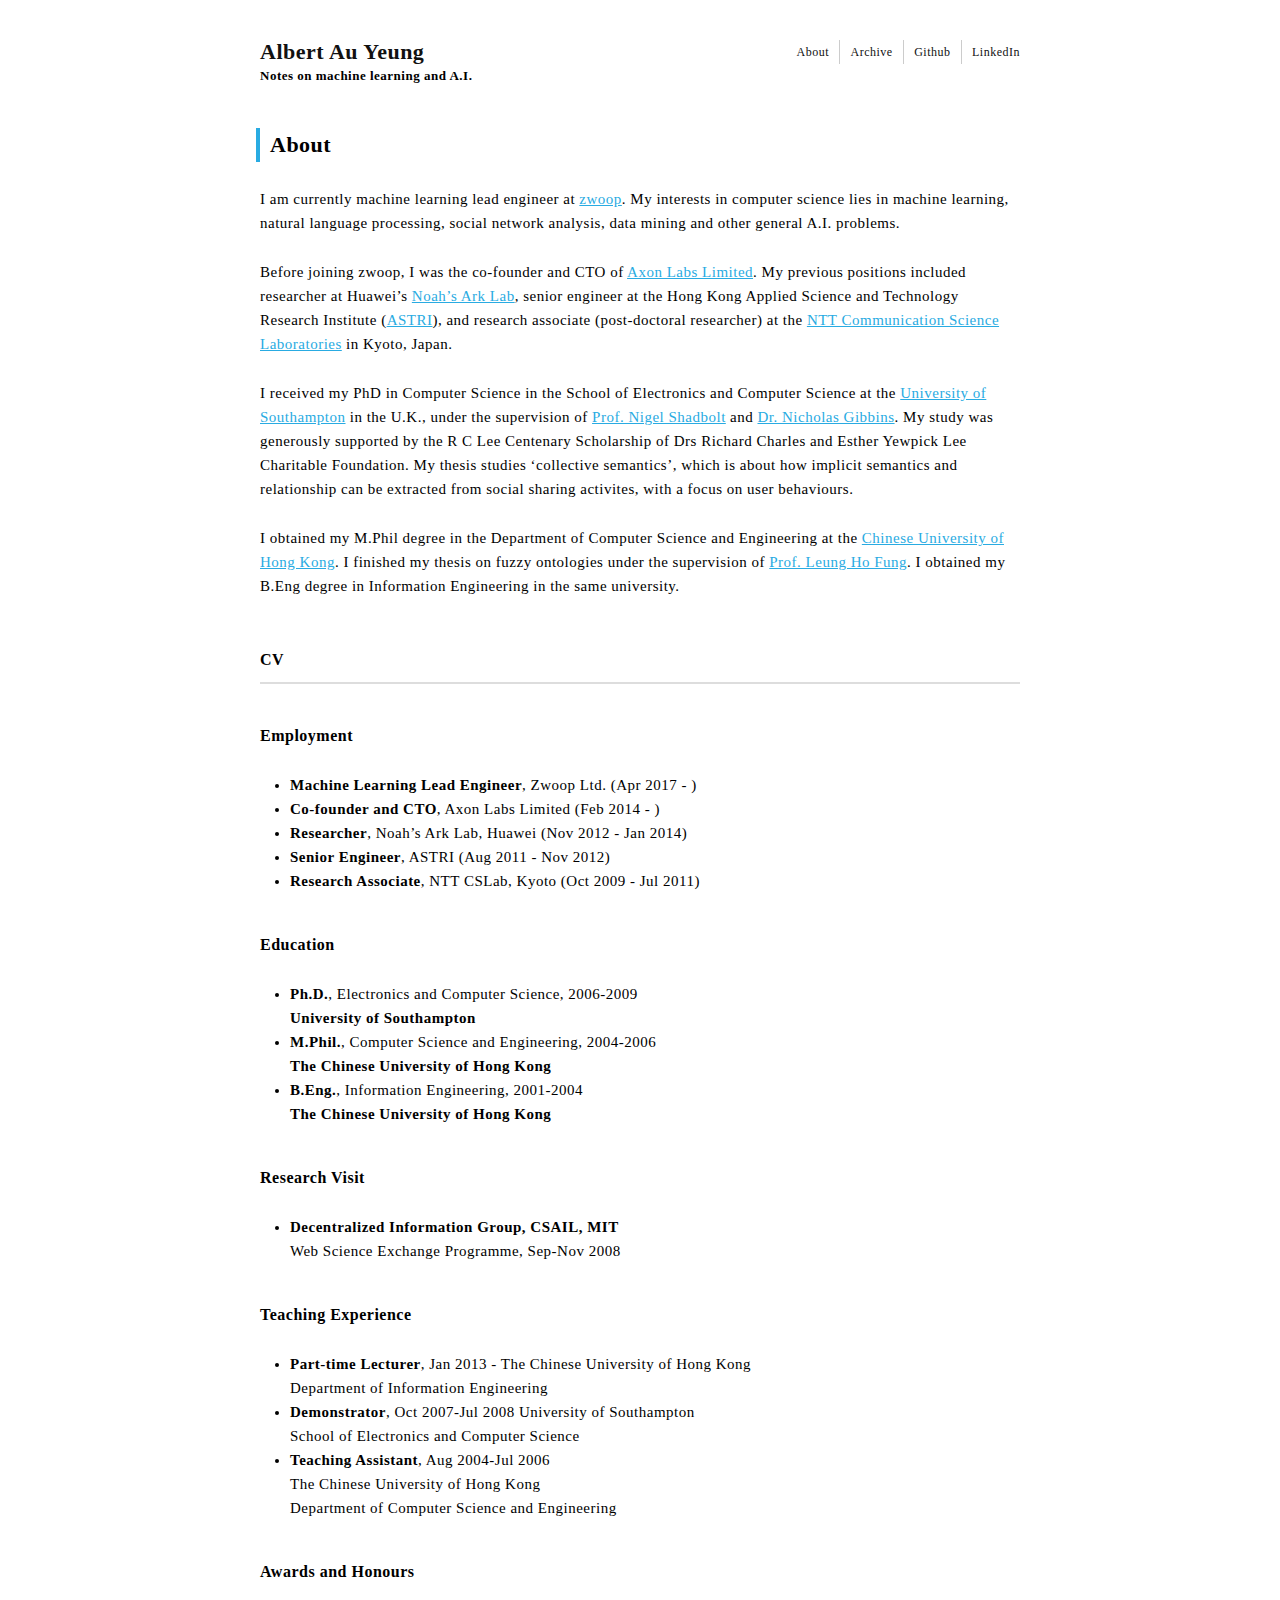
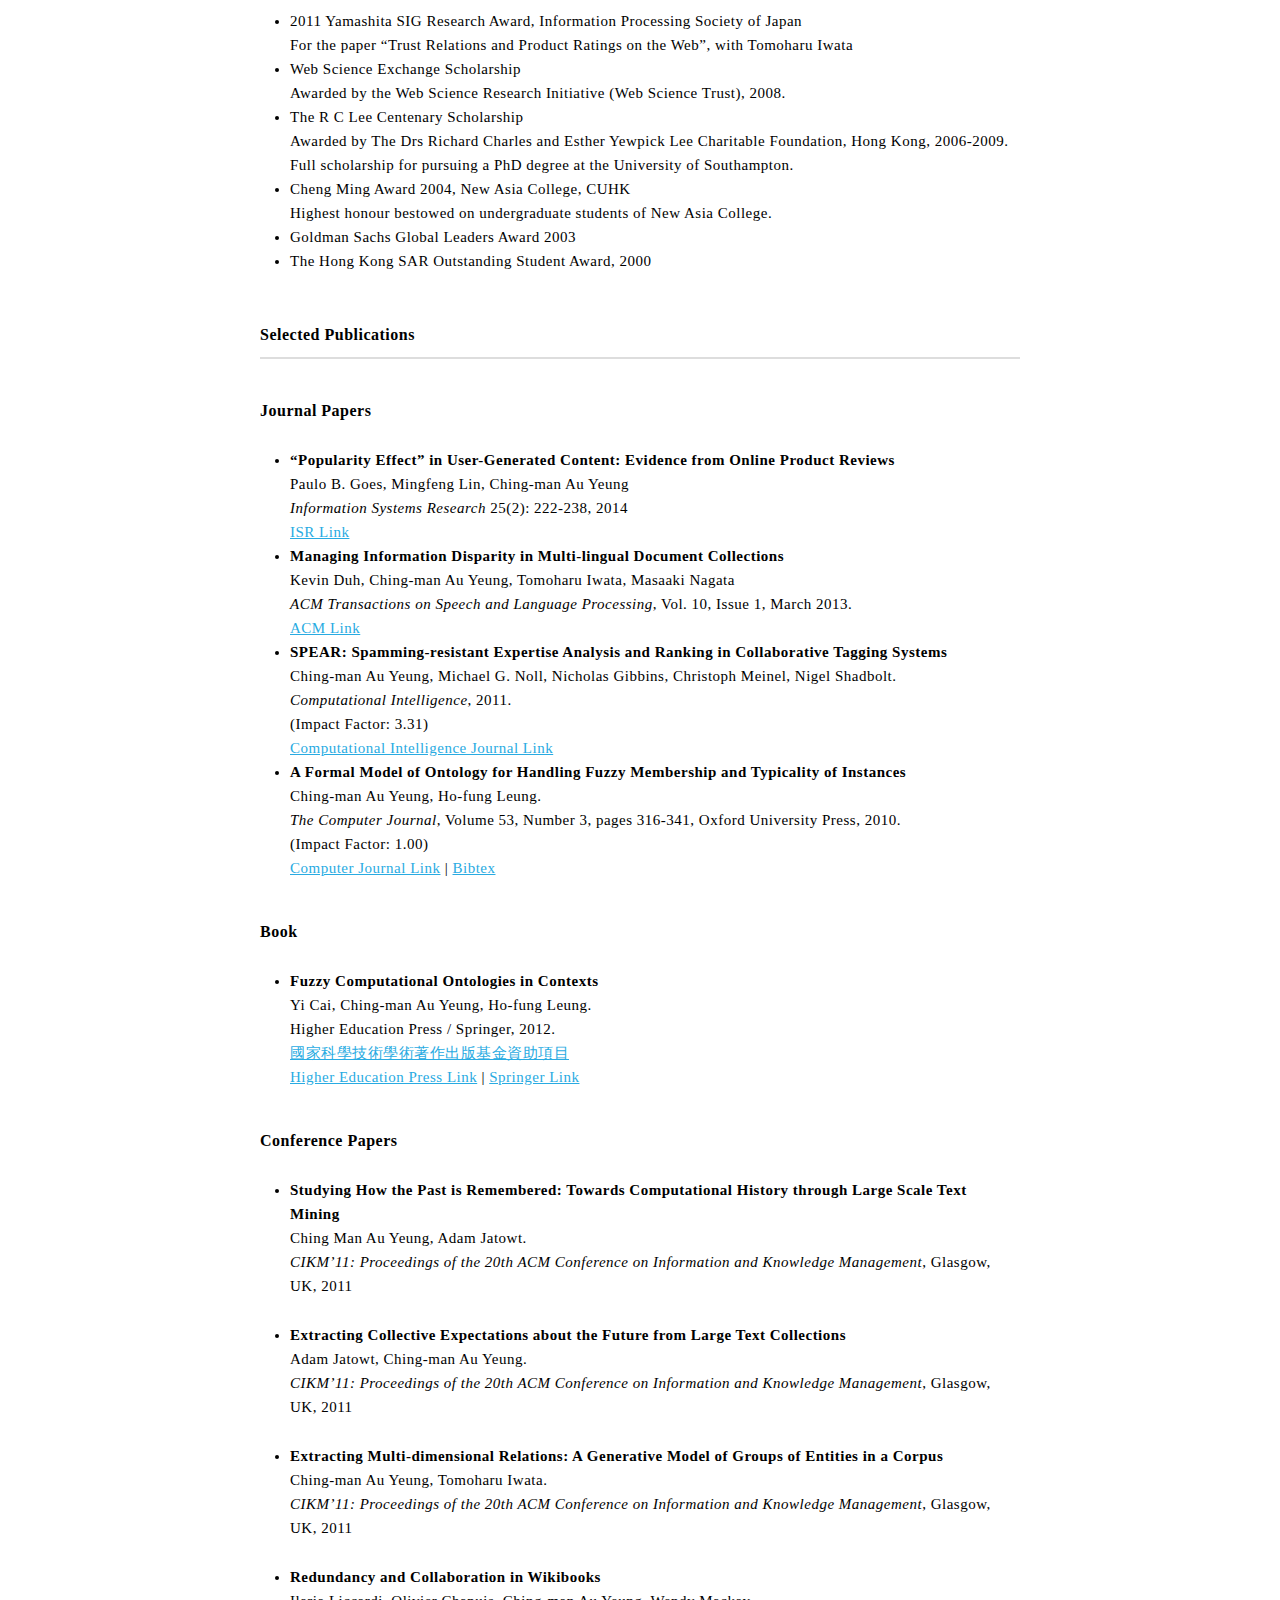
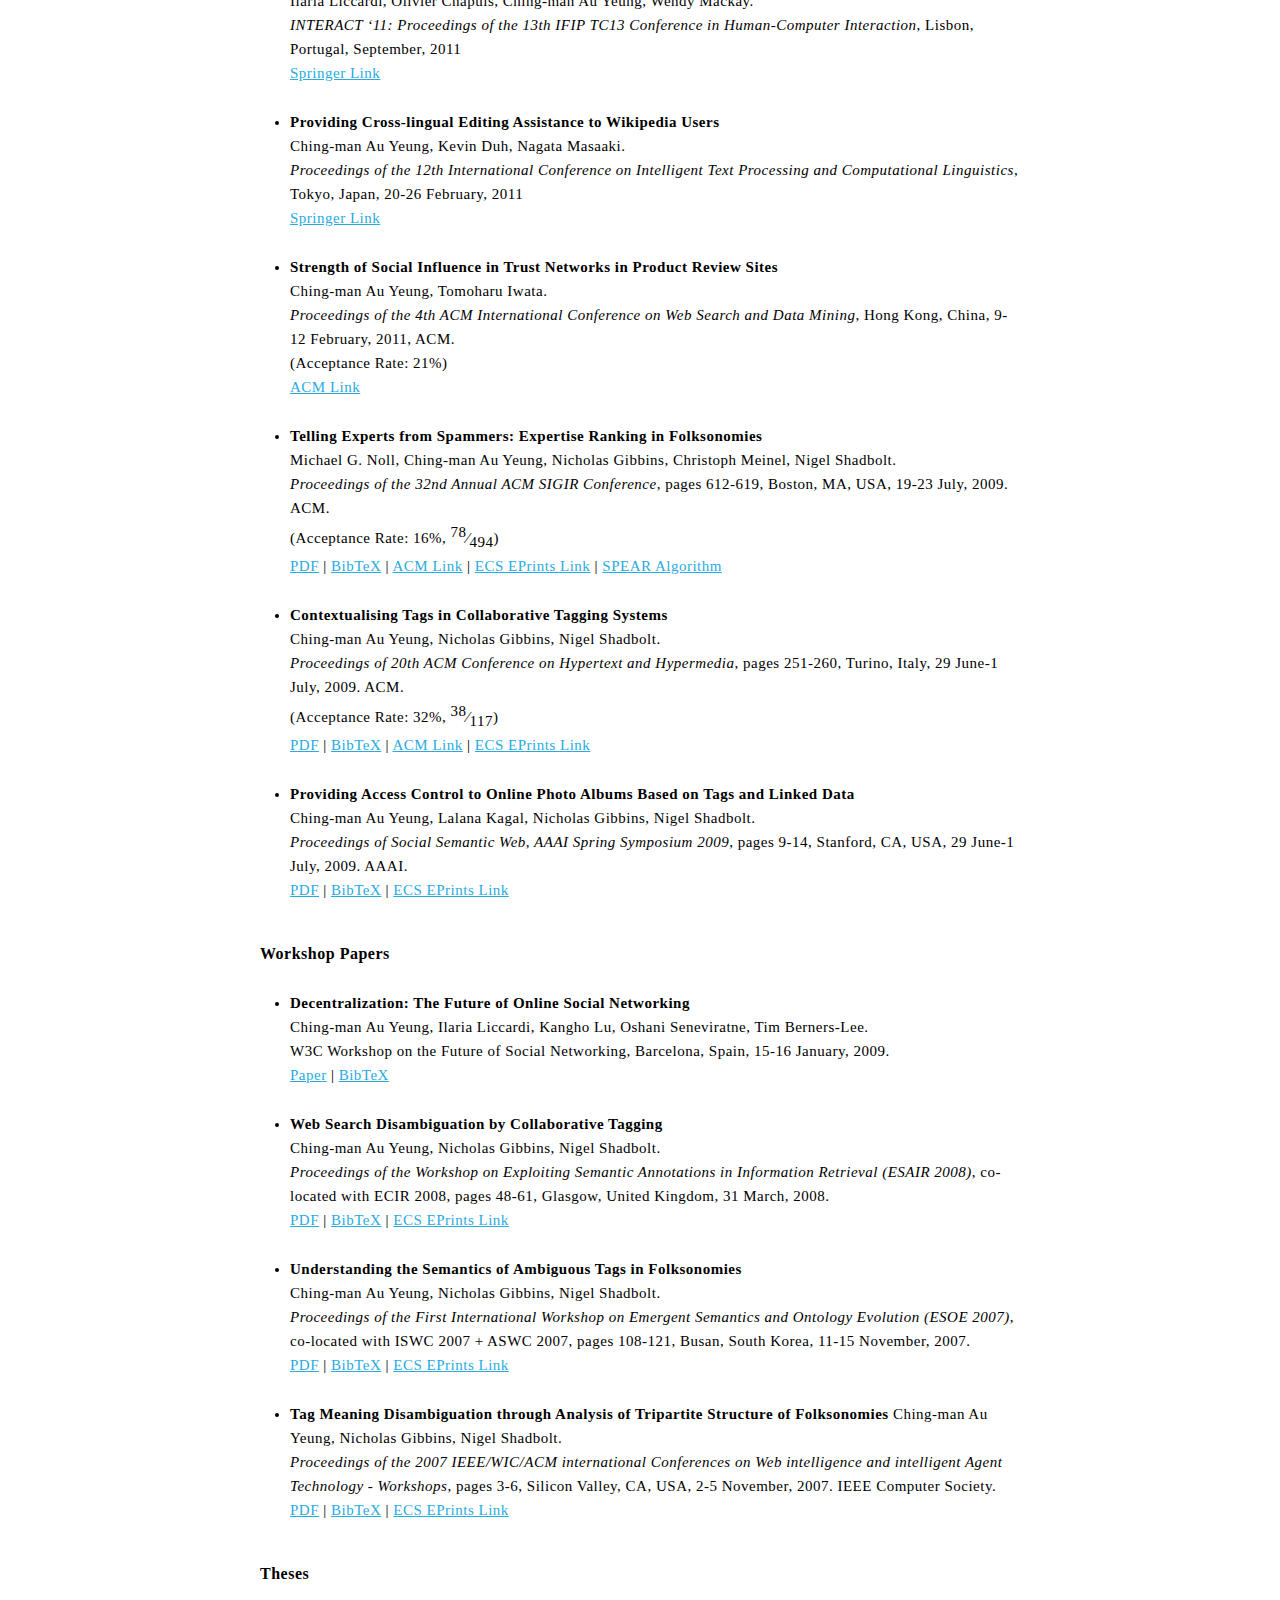
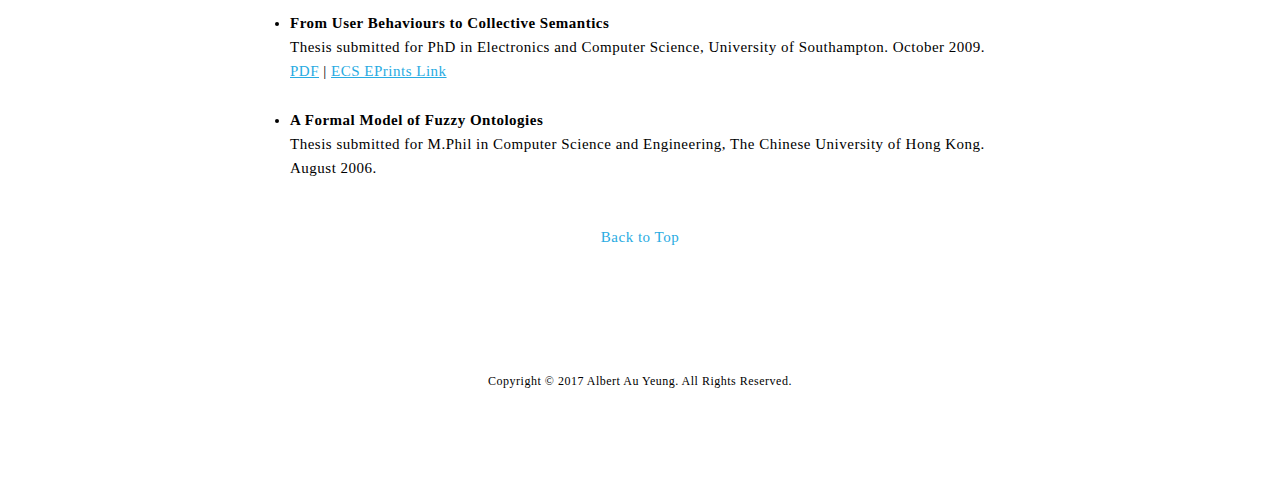
==== about/index.html @ 82a82550 "first blog upload" ====
<!DOCTYPE html>
<html lang="en-us">

<!-- Mirrored from www.albertauyeung.com/about/ by HTTrack Website Copier/3.x [XR&CO'2014], Fri, 02 Nov 2018 14:47:59 GMT -->
<head>

  
  <meta charset="UTF-8">
  <title>
    About | Albert Au Yeung
  </title>


  
  <meta name="viewport" content="width=device-width,user-scalable=no,maximum-scale=1,initial-scale=1">

  
  <link rel="canonical" href="index.html"/>

  
  <link rel="stylesheet" href="https://fonts.googleapis.com/css?family=Noto+Sans">
  <link rel="stylesheet" href="../css/sanitize.css">
  <link rel="stylesheet" href="../css/responsive.css">
  <link rel="stylesheet" href="../css/highlight.css">
  <link rel="stylesheet" href="../css/theme.css">
  <link rel="stylesheet" href="../css/custom.css">
  
  
  <link href="../index.xml" rel="alternate" type="application/rss+xml" title="Albert Au Yeung" />
  <link href="../index.xml" rel="feed" type="application/rss+xml" title="Albert Au Yeung" />

  
  


</head>



<body>
<div class="container">

  
  <header role="banner">
    <div class="row gutters">
      <div id="site-title" class="col span_6">
        <h1><a href="../index.html">Albert Au Yeung</a></h1>
        <h2>Notes on machine learning and A.I.</h2>
      </div>
      <div id="social" class="col span_6">
        <ul>
          <li><a href="index.html">About</a></li>
          <li><a href="../post/index.html">Archive</a></li>
          <li><a href="https://github.com/albertauyeung" target="_blank">Github</a></li>
          <li><a href="https://www.linkedin.com/in/albert-au-yeung/" target="_blank">LinkedIn</a></li>
        </ul>
      </div>
    </div>
  </header>


  
  <main id="single" role="main">
    <div class="article-header">
      <h1>About</h1>
      <div class="meta">
        
        
      </div>
    </div>
    <article>
      

<p>I am currently machine learning lead engineer at <a href="http://www.zwoop.biz/">zwoop</a>. My interests in computer science lies in machine learning, natural language processing, social network analysis, data mining and other general A.I. problems.</p>

<p>Before joining zwoop, I was the co-founder and CTO of <a href="http://www.axon-labs.com/">Axon Labs Limited</a>. My previous positions included researcher at Huawei&rsquo;s <a href="http://www.noahlab.com.hk/">Noah&rsquo;s Ark Lab</a>, senior engineer at the Hong Kong Applied Science and Technology Research Institute (<a href="http://www.astri.org/">ASTRI</a>), and research associate (post-doctoral researcher) at the <a href="http://www.kecl.ntt.co.jp/rps/english/index_e.html">NTT Communication Science Laboratories</a> in Kyoto, Japan.</p>

<p>I received my PhD in Computer Science in the School of Electronics and Computer Science at the <a href="http://www.soton.ac.uk/">University of Southampton</a> in the U.K., under the supervision of <a href="http://www.jesus.ox.ac.uk/people/professor-sir-nigel-shadbolt">Prof. Nigel Shadbolt</a> and <a href="http://users.ecs.soton.ac.uk/nmg/">Dr. Nicholas Gibbins</a>. My study was generously supported by the R C Lee Centenary Scholarship of Drs Richard Charles and Esther Yewpick Lee Charitable Foundation. My thesis studies &lsquo;collective semantics&rsquo;, which is about how implicit semantics and relationship can be extracted from social sharing activites, with a focus on user behaviours.</p>

<p>I obtained my M.Phil degree in the Department of Computer Science and Engineering at the <a href="http://www.cuhk.edu.hk/">Chinese University of Hong Kong</a>. I finished my thesis on fuzzy ontologies under the supervision of <a href="http://www.cse.cuhk.edu.hk/~lhf/">Prof. Leung Ho Fung</a>. I obtained my B.Eng degree in Information Engineering in the same university.</p>

<h2 id="cv">CV</h2>

<h3 id="employment">Employment</h3>

<ul>
<li><strong>Machine Learning Lead Engineer</strong>, Zwoop Ltd. (Apr 2017 - )</li>
<li><strong>Co-founder and CTO</strong>, Axon Labs Limited (Feb 2014 - )</li>
<li><strong>Researcher</strong>, Noah&rsquo;s Ark Lab, Huawei (Nov 2012 - Jan 2014)</li>
<li><strong>Senior Engineer</strong>, ASTRI (Aug 2011 - Nov 2012)</li>
<li><strong>Research Associate</strong>, NTT CSLab, Kyoto (Oct 2009 - Jul 2011)</li>
</ul>

<h3 id="education">Education</h3>

<ul>
<li><strong>Ph.D.</strong>, Electronics and Computer Science, 2006-2009<br/><strong>University of Southampton</strong></li>
<li><strong>M.Phil.</strong>, Computer Science and Engineering, 2004-2006<br/><strong>The Chinese University of Hong Kong</strong></li>
<li><strong>B.Eng.</strong>, Information Engineering, 2001-2004<br/><strong>The Chinese University of Hong Kong</strong></li>
</ul>

<h3 id="research-visit">Research Visit</h3>

<ul>
<li><strong>Decentralized Information Group, CSAIL, MIT</strong><br/>Web Science Exchange Programme, Sep-Nov 2008</li>
</ul>

<h3 id="teaching-experience">Teaching Experience</h3>

<ul>
<li><strong>Part-time Lecturer</strong>, Jan 2013 - The Chinese University of Hong Kong<br/>Department of Information Engineering</li>
<li><strong>Demonstrator</strong>, Oct 2007-Jul 2008 University of Southampton<br/>School of Electronics and Computer Science</li>
<li><strong>Teaching Assistant</strong>, Aug 2004-Jul 2006<br/>The Chinese University of Hong Kong<br/>Department of Computer Science and Engineering</li>
</ul>

<h3 id="awards-and-honours">Awards and Honours</h3>

<ul>
<li>2011 Yamashita SIG Research Award, Information Processing Society of Japan<br/>For the paper &ldquo;Trust Relations and Product Ratings on the Web&rdquo;, with Tomoharu Iwata</li>
<li>Web Science Exchange Scholarship<br/>Awarded by the Web Science Research Initiative (Web Science Trust), 2008.</li>
<li>The R C Lee Centenary Scholarship<br/>Awarded by The Drs Richard Charles and Esther Yewpick Lee Charitable Foundation, Hong Kong, 2006-2009. Full scholarship for pursuing a PhD degree at the University of Southampton.</li>
<li>Cheng Ming Award 2004, New Asia College, CUHK<br/>Highest honour bestowed on undergraduate students of New Asia College.</li>
<li>Goldman Sachs Global Leaders Award 2003</li>
<li>The Hong Kong SAR Outstanding Student Award, 2000</li>
</ul>

<h2 id="selected-publications">Selected Publications</h2>

<h3 id="journal-papers">Journal Papers</h3>

<ul>
<li><strong>&ldquo;Popularity Effect&rdquo; in User-Generated Content: Evidence from Online Product Reviews</strong><br/>
Paulo B. Goes, Mingfeng Lin, Ching-man Au Yeung<br/>
<em>Information Systems Research</em> 25(2): 222-238, 2014<br/>
<a href="http://pubsonline.informs.org/doi/abs/10.1287/isre.2013.0512?journalCode=isre">ISR Link</a></li>
<li><strong>Managing Information Disparity in Multi-lingual Document Collections</strong><br/>
Kevin Duh, Ching-man Au Yeung, Tomoharu Iwata, Masaaki Nagata<br/>
<em>ACM Transactions on Speech and Language Processing</em>, Vol. 10, Issue 1, March 2013.<br/>
<a href="http://dl.acm.org/citation.cfm?id=2442077">ACM Link</a></li>
<li><strong>SPEAR: Spamming-resistant Expertise Analysis and Ranking in Collaborative Tagging Systems</strong><br/>
Ching-man Au Yeung, Michael G. Noll, Nicholas Gibbins, Christoph Meinel, Nigel Shadbolt.<br/>
<em>Computational Intelligence</em>, 2011.<br/>(Impact Factor: 3.31)<br/>
<a href="http://onlinelibrary.wiley.com/doi/10.1111/j.1467-8640.2011.00384.x/abstract">Computational Intelligence Journal Link</a></li>
<li><strong>A Formal Model of Ontology for Handling Fuzzy Membership and Typicality of Instances</strong><br/>
Ching-man Au Yeung, Ho-fung Leung.<br/>
<em>The Computer Journal</em>, Volume 53, Number 3, pages 316-341, Oxford University Press, 2010.<br/>
(Impact Factor: 1.00)<br/>
<a href="http://comjnl.oxfordjournals.org/cgi/content/abstract/bxn060v1">Computer Journal Link</a> |
<a href="../papers/pub-bibtex.html#cj10">Bibtex</a></li>
</ul>

<h3 id="book">Book</h3>

<ul>
<li><strong>Fuzzy Computational Ontologies in Contexts</strong><br/>
Yi Cai, Ching-man Au Yeung, Ho-fung Leung.<br/>
Higher Education Press / Springer, 2012.<br/>
<a href="http://www.most.gov.cn/tztg/201012/t20101208_83717.htm">國家科學技術學術著作出版基金資助項目</a><br/>
<a href="http://eng.hep.com.cn/EnglishHep/productInfo.shtml?id=7478c3a3994648dbbc0d10ea3d44382c&amp;typeid=c2257a058a3d476db886bc11117966dd">Higher Education Press Link</a> |
<a href="http://www.springer.com/computer/ai/book/978-3-642-25455-0">Springer Link</a></li>
</ul>

<h3 id="conference-papers">Conference Papers</h3>

<ul>
<li><p><strong>Studying How the Past is Remembered: Towards Computational History through Large Scale Text Mining</strong><br/>
Ching Man Au Yeung, Adam Jatowt.<br/>
<em>CIKM&rsquo;11: Proceedings of the 20th ACM Conference on Information and Knowledge Management</em>, Glasgow, UK, 2011<br/></p></li>

<li><p><strong>Extracting Collective Expectations about the Future from Large Text Collections</strong><br/>
Adam Jatowt, Ching-man Au Yeung.<br/>
<em>CIKM&rsquo;11: Proceedings of the 20th ACM Conference on Information and Knowledge Management</em>, Glasgow, UK, 2011<br/></p></li>

<li><p><strong>Extracting Multi-dimensional Relations: A Generative Model of Groups of Entities in a Corpus</strong><br/>
Ching-man Au Yeung, Tomoharu Iwata.<br/>
<em>CIKM&rsquo;11: Proceedings of the 20th ACM Conference on Information and Knowledge Management</em>, Glasgow, UK, 2011<br/></p></li>

<li><p><strong>Redundancy and Collaboration in Wikibooks</strong><br/>
Ilaria Liccardi, Olivier Chapuis, Ching-man Au Yeung, Wendy Mackay.<br/>
<em>INTERACT &lsquo;11: Proceedings of the 13th IFIP TC13 Conference in Human-Computer Interaction</em>, Lisbon, Portugal, September, 2011<br/>
<a href="http://www.springerlink.com/content/978-3-642-23773-7">Springer Link</a></p></li>

<li><p><strong>Providing Cross-lingual Editing Assistance to Wikipedia Users</strong><br/>
Ching-man Au Yeung, Kevin Duh, Nagata Masaaki.<br/>
<em>Proceedings of the 12th International Conference on Intelligent Text Processing and Computational Linguistics</em>, Tokyo, Japan, 20-26 February, 2011<br/>
<a href="http://www.springerlink.com/content/b17121743028083h/">Springer Link</a></p></li>

<li><p><strong>Strength of Social Influence in Trust Networks in Product Review Sites</strong><br/>
Ching-man Au Yeung, Tomoharu Iwata.<br/>
<em>Proceedings of the 4th ACM International Conference on Web Search and Data Mining</em>, Hong Kong, China, 9-12 February, 2011, ACM.<br/>
(Acceptance Rate: 21%)<br/>
<a href="http://portal.acm.org/citation.cfm?id=1935826.1935899">ACM Link</a></p></li>

<li><p><strong>Telling Experts from Spammers: Expertise Ranking in Folksonomies</strong><br/>
Michael G. Noll, Ching-man Au Yeung, Nicholas Gibbins, Christoph Meinel, Nigel Shadbolt.<br/>
<em>Proceedings of the 32nd Annual ACM SIGIR Conference</em>, pages 612-619, Boston, MA, USA, 19-23 July, 2009. ACM.<br/>
(Acceptance Rate: 16%, <sup>78</sup>&frasl;<sub>494</sub>)<br/>
<a href="../papers/sigir09-noll.html">PDF</a> |
<a href="../papers/pub-bibtex.html#sigir09">BibTeX</a> |
<a href="http://portal.acm.org/citation.cfm?id=1571941.1572046">ACM Link</a> |
<a href="http://eprints.ecs.soton.ac.uk/17327/">ECS EPrints Link</a> |
<a href="http://www.spear-algorithm.org/">SPEAR Algorithm</a></p></li>

<li><p><strong>Contextualising Tags in Collaborative Tagging Systems</strong><br/>
Ching-man Au Yeung, Nicholas Gibbins, Nigel Shadbolt.<br/>
<em>Proceedings of 20th ACM Conference on Hypertext and Hypermedia</em>, pages 251-260, Turino, Italy, 29 June-1 July, 2009. ACM.<br/>
(Acceptance Rate: 32%, <sup>38</sup>&frasl;<sub>117</sub>)<br/>
<a href="../papers/ht09-auyeung.html">PDF</a> |
<a href="../papers/pub-bibtex.html#ht09">BibTeX</a> |
<a href="http://portal.acm.org/citation.cfm?id=1557914.1557958">ACM Link</a> |
<a href="http://eprints.ecs.soton.ac.uk/17320/">ECS EPrints Link</a></p></li>

<li><p><strong>Providing Access Control to Online Photo Albums Based on Tags and Linked Data</strong><br/>
Ching-man Au Yeung, Lalana Kagal, Nicholas Gibbins, Nigel Shadbolt.<br/>
<em>Proceedings of Social Semantic Web, AAAI Spring Symposium 2009</em>, pages 9-14, Stanford, CA, USA, 29 June-1 July, 2009. AAAI.<br/>
<a href="../papers/aaaisss09-auyeung.html">PDF</a> |
<a href="../papers/pub-bibtex.html#aaaisss09">BibTeX</a> |
<a href="http://eprints.ecs.soton.ac.uk/17203/">ECS EPrints Link</a></p></li>
</ul>

<h3 id="workshop-papers">Workshop Papers</h3>

<ul>
<li><p><strong>Decentralization: The Future of Online Social Networking</strong><br/>
Ching-man Au Yeung, Ilaria Liccardi, Kangho Lu, Oshani Seneviratne, Tim Berners-Lee.<br/>
W3C Workshop on the Future of Social Networking, Barcelona, Spain, 15-16 January, 2009.<br/>
<a href="http://dig.csail.mit.edu/2008/Papers/MSNWS/">Paper</a> |
<a href="../papers/pub-bibtex.html#w3cws09">BibTeX</a></p></li>

<li><p><strong>Web Search Disambiguation by Collaborative Tagging</strong><br/>
Ching-man Au Yeung, Nicholas Gibbins, Nigel Shadbolt.<br/>
<em>Proceedings of the Workshop on Exploiting Semantic Annotations in Information Retrieval (ESAIR 2008)</em>, co-located with ECIR 2008, pages 48-61, Glasgow, United Kingdom, 31 March, 2008.<br/>
<a href="../papers/ecir08ws-auyeung.html">PDF</a> |
<a href="../papers/pub-bibtex.html#ecir08ws">BibTeX</a> |
<a href="http://eprints.ecs.soton.ac.uk/15393/">ECS EPrints Link</a></p></li>

<li><p><strong>Understanding the Semantics of Ambiguous Tags in Folksonomies</strong><br/>
Ching-man Au Yeung, Nicholas Gibbins, Nigel Shadbolt.<br/>
<em>Proceedings of the First International Workshop on Emergent Semantics and Ontology Evolution (ESOE 2007)</em>, co-located with ISWC 2007 + ASWC 2007, pages 108-121, Busan, South Korea, 11-15 November, 2007.<br/>
<a href="../papers/iswc07ws-auyeung.html">PDF</a> |
<a href="../papers/pub-bibtex.html#iswc07ws">BibTeX</a> |
<a href="http://eprints.ecs.soton.ac.uk/14869/">ECS EPrints Link</a></p></li>

<li><p><strong>Tag Meaning Disambiguation through Analysis of Tripartite Structure of Folksonomies</strong>
Ching-man Au Yeung, Nicholas Gibbins, Nigel Shadbolt.<br/>
<em>Proceedings of the 2007 IEEE/WIC/ACM international Conferences on Web intelligence and intelligent Agent Technology - Workshops</em>, pages 3-6, Silicon Valley, CA, USA, 2-5 November, 2007. IEEE Computer Society.<br/>
<a href="../papers/wi07ws-auyeung.html">PDF</a> |
<a href="../papers/pub-bibtex.html#wi07ws">BibTeX</a> |
<a href="http://eprints.ecs.soton.ac.uk/14762/">ECS EPrints Link</a></p></li>
</ul>

<h3 id="theses">Theses</h3>

<ul>
<li><p><strong>From User Behaviours to Collective Semantics</strong><br/>
Thesis submitted for PhD in Electronics and Computer Science, University of Southampton. October 2009.<br/>
<a href="documents/auyeung_thesis_2009-10-24.html">PDF</a> |
<a href="http://eprints.ecs.soton.ac.uk/18304/">ECS EPrints Link</a></p></li>

<li><p><strong>A Formal Model of Fuzzy Ontologies</strong><br/>
Thesis submitted for M.Phil in Computer Science and Engineering, The Chinese University of Hong Kong. August 2006.</p></li>
</ul>

      
      
      
    </article>
    
  </main>
  
  <nav class="pagination-single">
    <center>
      <a href="#">Back to Top</a>
    </center>
    
  </nav>


  
  <footer role="contentinfo">
    <div style="text-align:center; font-size: 0.8em">
      Copyright © 2017 Albert Au Yeung. All Rights Reserved.
    </div>
  </footer>


</div>

<script src="../js/jquery-3.2.1.min.js"></script>
<script src="../js/highlight.pack.js"></script>
<script>hljs.initHighlightingOnLoad();</script>

<script type="text/x-mathjax-config">
  MathJax.Hub.Config({
    extensions: ["tex2jax.js"],
    jax: ["input/TeX", "output/HTML-CSS"],
    tex2jax: {
      inlineMath: [ ['$','$'], ["\\(","\\)"] ],
      displayMath: [ ['$$','$$'], ["\\[","\\]"] ],
      processEscapes: true
    },
    "HTML-CSS": { availableFonts: ["TeX"] }
  });
</script>
<script src="../../cdnjs.cloudflare.com/ajax/libs/mathjax/2.7.1/MathJaxdda6.js?config=TeX-AMS-MML_HTMLorMML">
</script>

<script>
$(document).ready(function() {
  var links = document.querySelectorAll('article a');
    for (var i = 0, length = links.length; i < length; i++) {
      if (links[i].hostname != window.location.hostname) {
        links[i].target = '_blank';
      }
  }
});
</script>

<script>
	(function(i,s,o,g,r,a,m){i['GoogleAnalyticsObject']=r;i[r]=i[r]||function(){
	(i[r].q=i[r].q||[]).push(arguments)},i[r].l=1*new Date();a=s.createElement(o),
	m=s.getElementsByTagName(o)[0];a.async=1;a.src=g;m.parentNode.insertBefore(a,m)
	})(window,document,'script','../../www.google-analytics.com/analytics.js','ga');
	ga('create', 'UA-30554548-1', 'auto');
	ga('send', 'pageview');
</script>

</body>

<!-- Mirrored from www.albertauyeung.com/about/ by HTTrack Website Copier/3.x [XR&CO'2014], Fri, 02 Nov 2018 14:48:01 GMT -->
</html>
---- css/sanitize.css ----
/*! sanitize.css | CC0 Public Domain | github.com/jonathantneal/sanitize.css */
pre,textarea{overflow:auto}
[hidden],audio:not([controls]),template{display:none}
details,main,summary{display:block}
input[type=number]{width:auto}
input[type=search]{-webkit-appearance:textfield}
input[type=search]::-webkit-search-cancel-button,input[type=search]::-webkit-search-decoration{-webkit-appearance:none}
progress{display:inline-block}
small{font-size:75%}
textarea{resize:vertical}
[unselectable]{-webkit-user-select:none;-moz-user-select:none;-ms-user-select:none;user-select:none}
*,::after,::before{box-sizing:inherit;border-style:solid;border-width:0}
*{font-size:inherit;line-height:inherit;margin:0;padding:0}
::after,::before{text-decoration:inherit;vertical-align:inherit}
:root{-ms-overflow-style:-ms-autohiding-scrollbar;overflow-y:scroll;-webkit-text-size-adjust:100%;-ms-text-size-adjust:100%;text-size-adjust:100%;box-sizing:border-box;cursor:default;font:16px/1.5 sans-serif;text-rendering:optimizeLegibility}
a{text-decoration:none}
audio,canvas,iframe,img,svg,video{vertical-align:middle}
button,input,select,textarea{background-color:transparent;color:inherit;font-family:inherit;font-style:inherit;font-weight:inherit;min-height:1.5em}
code,kbd,pre,samp{font-family:monospace,monospace}
nav ol,nav ul{list-style:none}
select{-moz-appearance:none;-webkit-appearance:none}
select::-ms-expand{display:none}
select::-ms-value{color:currentColor}
table{border-collapse:collapse;border-spacing:0}
::-moz-selection{background-color:#B3D4FC;text-shadow:none}
::selection{background-color:#B3D4FC;text-shadow:none}
@media screen{[hidden~=screen]{display:inherit}
[hidden~=screen]:not(:active):not(:focus):not(:target){clip:rect(0 0 0 0)!important;position:absolute!important}
}
---- css/responsive.css ----
/*	12 COLUMN : RESPONSIVE GRID SYSTEM
	DEVELOPER : DENIS LEBLANC
	URL : http://responsive.gs
	VERSION : 3.0
	LICENSE : GPL & MIT */
/* 	SET ALL ELEMENTS TO BOX-SIZING : BORDER-BOX */
* {
  -webkit-box-sizing: border-box;
  -moz-box-sizing: border-box;
  box-sizing: border-box;
  *behavior: url(../scripts/boxsizing.html);
  /*	If you need support for IE7 and lower make
  	sure the boxsizing.htc file is linked properly.
  	More info here:  https://github.com/Schepp/box-sizing-polyfill */ }

/*	MAIN CONTAINER
	Set the width to whatever you want the width of your site to be. */
.container {
  max-width: 800px;
  margin: 0 auto; }

/*	SELF CLEARING FLOATS - CLEARFIX METHOD */
.container:after,
.row:after,
.col:after,
.clr:after,
.group:after {
  content: "";
  display: table;
  clear: both; }

/* 	DEFAULT ROW STYLES
	Set bottom padding according to preference */
.row {
  padding-bottom: 0em; }

/* DEFAULT COLUMN STYLES */
.col {
  display: block;
  float: left;
  width: 100%; }

@media (min-width: 768px) {
  .gutters .col {
    margin-left: 2%; }

  .gutters .col:first-child {
    margin-left: 0; } }
/*	COLUMN WIDTH ON DISPLAYS +768px
	You might need to play with media queries here to suite your design. */
@media (min-width: 768px) {
  .span_1 {
    width: 8.33333333333%; }

  .span_2 {
    width: 16.6666666667%; }

  .span_3 {
    width: 25%; }

  .span_4 {
    width: 33.3333333333%; }

  .span_5 {
    width: 41.6666666667%; }

  .span_6 {
    width: 50%; }

  .span_7 {
    width: 58.3333333333%; }

  .span_8 {
    width: 66.6666666667%; }

  .span_9 {
    width: 75%; }

  .span_10 {
    width: 83.3333333333%; }

  .span_11 {
    width: 91.6666666667%; }

  .span_12 {
    width: 100%; }

  .gutters .span_1 {
    width: 6.5%; }

  .gutters .span_2 {
    width: 15.0%; }

  .gutters .span_3 {
    width: 23.5%; }

  .gutters .span_4 {
    width: 32.0%; }

  .gutters .span_5 {
    width: 40.5%; }

  .gutters .span_6 {
    width: 49.0%; }

  .gutters .span_7 {
    width: 57.5%; }

  .gutters .span_8 {
    width: 66.0%; }

  .gutters .span_9 {
    width: 74.5%; }

  .gutters .span_10 {
    width: 83.0%; }

  .gutters .span_11 {
    width: 91.5%; }

  .gutters .span_12 {
    width: 100%; } }
---- css/highlight.css ----
/*
Docco style used in http://jashkenas.github.com/docco/ converted by Simon Madine (@thingsinjars)
*/

.hljs {
  display: block;
  overflow-x: auto;
  padding: 0.5em;
  color: #000;
  background: #f8f8ff;
}

.hljs-comment,
.hljs-quote {
  color: #408080;
  font-style: italic;
}

.hljs-keyword,
.hljs-selector-tag,
.hljs-literal,
.hljs-subst {
  color: #954121;
}

.hljs-number {
  color: #40a070;
}

.hljs-string,
.hljs-doctag {
  color: #219161;
}

.hljs-selector-id,
.hljs-selector-class,
.hljs-section,
.hljs-type {
  color: #19469d;
}

.hljs-params {
  color: #00f;
}

.hljs-title {
  color: #458;
  font-weight: bold;
}

.hljs-tag,
.hljs-name,
.hljs-attribute {
  color: #000080;
  font-weight: normal;
}

.hljs-variable,
.hljs-template-variable {
  color: #008080;
}

.hljs-regexp,
.hljs-link {
  color: #b68;
}

.hljs-symbol,
.hljs-bullet {
  color: #990073;
}

.hljs-built_in,
.hljs-builtin-name {
  color: #0086b3;
}

.hljs-meta {
  color: #999;
  font-weight: bold;
}

.hljs-deletion {
  background: #fdd;
}

.hljs-addition {
  background: #dfd;
}

.hljs-emphasis {
  font-style: italic;
}

.hljs-strong {
  font-weight: bold;
}
---- css/theme.css ----
body {
  background-color: #fff;
  font-size: 15px;
  color: #000000;
  line-height: 1.6em;
  letter-spacing: 0.5px;
}
.container {
  padding: 0 20px;
}
h1 {
  font-size: 19px;
}
h2 {
  font-size: 17px;
}
h3,
h4,
h5,
h6 {
  font-size: 16px;
}
header a,
header a:visited {
  color: #111;
}
main#index a,
main#index a:visited {
  color: #222;
}
main#list a,
main#list a:visited {
  color: #222;
}
nav a,
nav a:visited {
  color: #3377CC;
}
article a,
article a:visited,
footer a,
article a:visited {
  color: #29abe2;
}
header a:hover,
article a:hover,
main#index a:hover,
main#list a:hover,
nav a:hover {
  color: #3377CC;
}
main#index .meta a,
main#list .meta a,
main#single .meta a {
  color: #999;
}
main#index .meta a:hover,
main#list .meta a:hover,
main#single .meta a:hover {
  color: #29abe2;
}
article a:hover,
footer a:hover {
  text-decoration: underline;
}
ul,
ol {
  margin-left: 30px;
}
pre {
  margin: 25px 0;
}
table {
  border: 1px solid #ccc;
  margin: 25px 0;
}
th {
  background-color: #eee;
  border: 1px solid #ccc;
  padding: 2px 10px;
}
td {
  border: 1px solid #ccc;
  padding: 2px 10px;
}
img {
  max-width: 100%;
  height: auto;
  border: 0;
  vertical-align: middle;
}
header {
  padding: 20px 0;
  margin-bottom: 20px;
}
header h2 {
  font-size: 12px;
}
header #social {
  text-align: right;
}
header #social ul {
  font-size: 0;
  margin: 0;
}
header #social li {
  display: inline-block;
  font-size: 12px;
  padding: 0 10px;
}
header #social li:first-child {
  padding-left: 0;
}
header #social li + li {
  border-left: 1px solid #ccc;
}
header #social li:last-child {
  padding-right: 0;
}
@media (max-width: 767px) {
  header h1,
  header h2 {
    width: 100%;
    text-align: center;
  }
}
@media (max-width: 767px) {
  header #social {
    margin-top: 20px;
    text-align: center;
  }
}
nav ul.pagination {
  font-size: 0;
  text-align: center;
  margin: 0;
}
nav ul.pagination li {
  display: inline-block;
  font-size: 14px;
  border: 1px solid #ccc;
  background-color: #eee;
  padding: 3px 10px;
  margin: 0 3px;
}
nav ul.pagination li.active {
  border: 2px solid #29abe2;
}
nav ul.pagination li:hover {
  border-color: #29abe2;
}
nav.pagination-single {
  padding: 20px 0 20px 0;
  overflow: hidden;
}
nav.pagination-single span.previous {
  float: left;
  padding: 10px 0 10px 0;
  max-width: 300px;
}
nav.pagination-single span.next {
  float: right;
  padding: 10px 0 10px 0;
  max-width: 300px;
}
nav.pagination-single a {
  color: #29abe2;
}
#single aside {
  margin-top: 80px;
}
footer {
  margin: 80px 0;
  padding: 20px 0;
}
footer img {
  border-radius: 32px;
  -webkit-border-radius: 32px;
  -moz-border-radius: 32px;
  margin-bottom: 10px;
}
@media (max-width: 767px) {
  footer {
    margin: 40px 0;
  }
}
article h1 {
  margin: 50px 0 25px 0;
}
article h2 {
  border-bottom: 2px solid #ddd;
  margin: 50px 0 25px 0;
  padding-bottom: 10px;
}
article h3,
article h4,
article h5,
article h6 {
  margin: 40px 0 25px 0;
}
article p {
  margin: 25px 0;
}
article code {
  color: #111;
  background-color: #eee;
  padding: 0 3px;
  margin: 0 3px;
  border: 1px solid #ccc;
  font-family: consolas, "Courier New", monospace;
}
article pre code {
  font-family: consolas, "Courier New", monospace;
}
article blockquote {
  margin: 25px 0;
  padding-left: 20px;
  border-left: 4px solid #ccc;
  font-style: italic;
}
article img {
  display: block;
  margin: 0 auto;
  text-align: center;
}
article #share-this {
  margin: 40px 0 40px 0;
}
.article-header {
  border-left: 4px solid #29abe2;
  margin: 10px 0 25px -4px;
  padding: 5px 0 5px 10px;
}
.light-gray {
  color: #999;
}
.summary {
  padding-bottom: 20px;
  margin-bottom: 20px;
  border-bottom: 1px solid #ddd;
}
.meta {
  color: #999;
  font-size: 12px;
}
---- css/custom.css ----
body, p, ul, li, div {
    font-family: 'Slabo 27px', 'Microsoft JhengHei';
}
body {
    padding-top: 20px;
}
h1 {
    font-size: 22px;
}
h2 {
    font-size: 16px;
}
header h2 {
    font-size: 13px;
}
article pre code {
    background-color: #FCFCFC;
    border: 1px solid #DADADA;
    margin: 15px 10px;
    padding: 8px;
    line-height: 1.6em;
    font-size: 14px;
    font-family: "Consolas", "Courier New";
}
article a {
    text-decoration: underline;
}
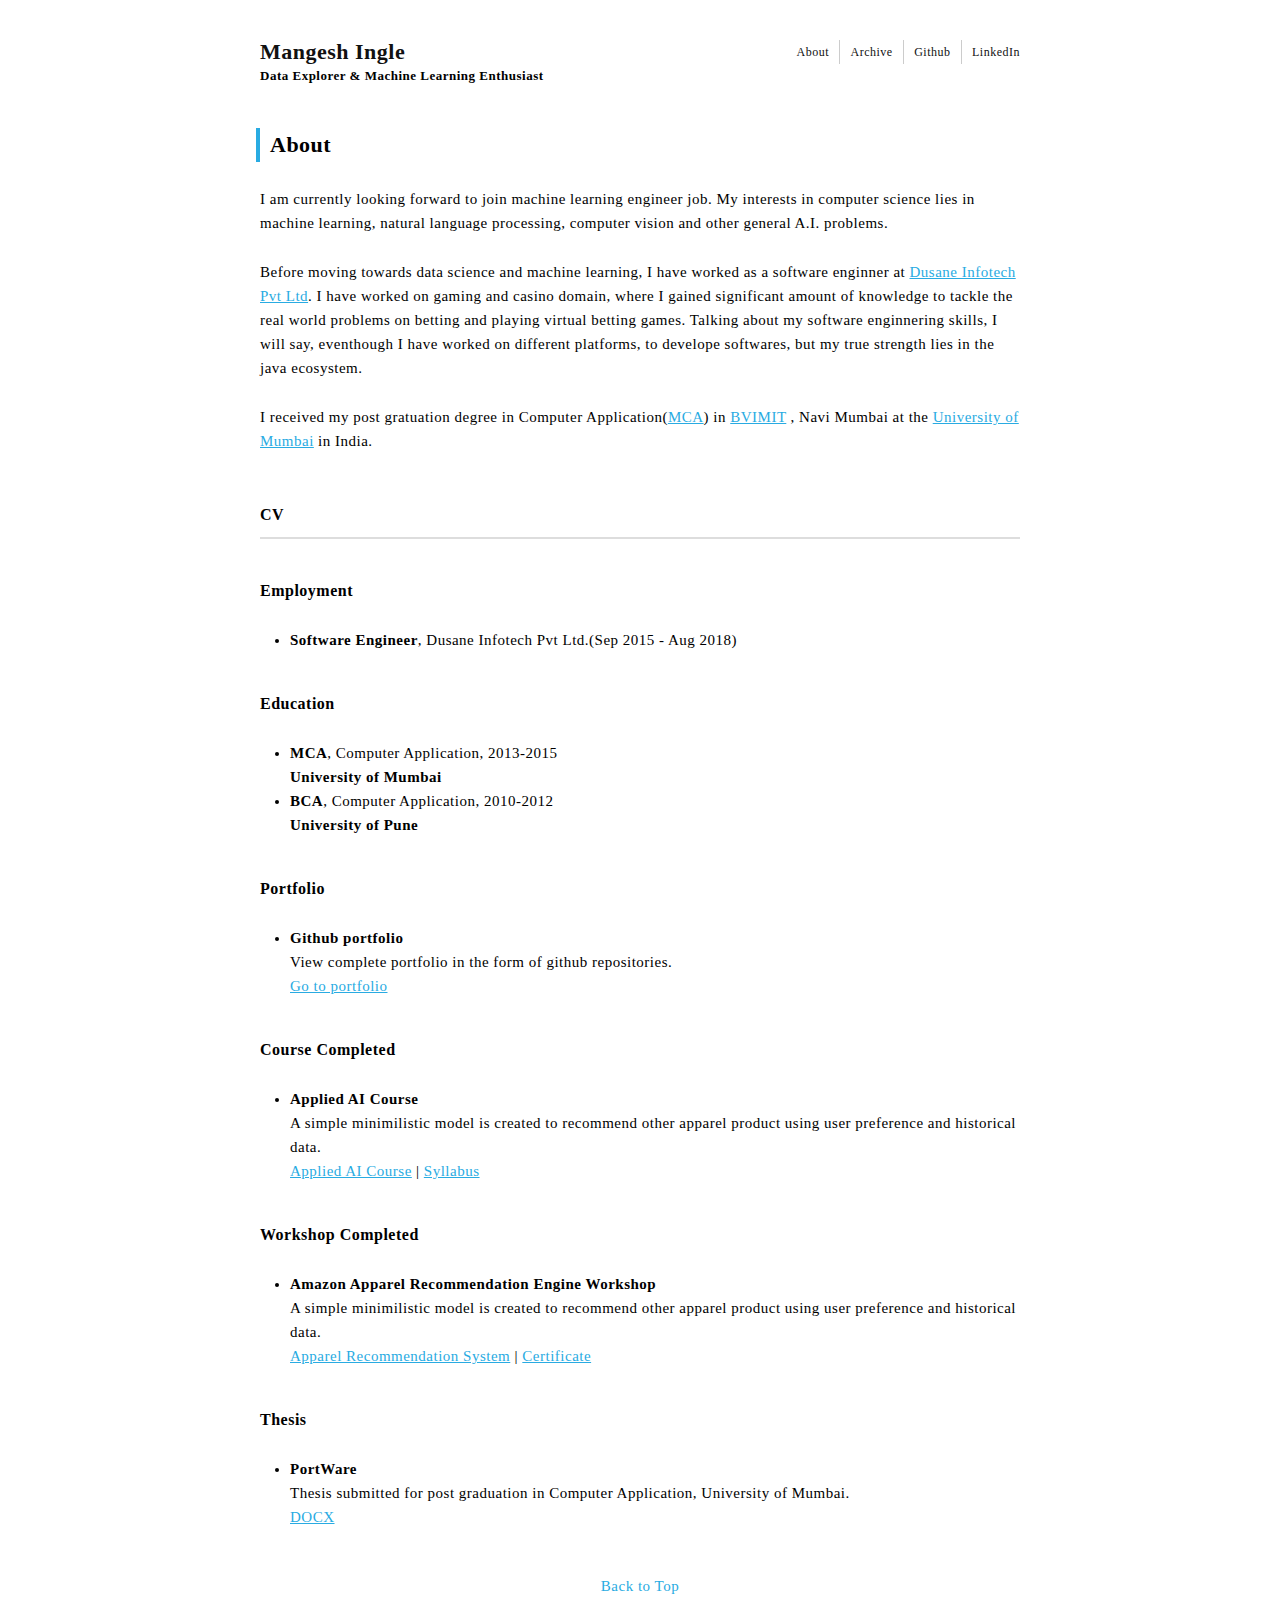
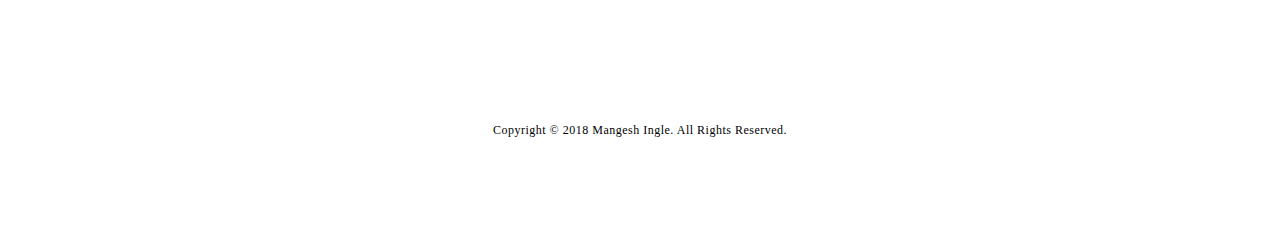
==== commit 55478b99: "changes done." ====
--- a/about/index.html
+++ b/about/index.html
@@ -1,297 +1,138 @@
-
 <!DOCTYPE html>
 <html lang="en-us">
 
-<!-- Mirrored from www.albertauyeung.com/about/ by HTTrack Website Copier/3.x [XR&CO'2014], Fri, 02 Nov 2018 14:47:59 GMT -->
 <head>
-
-  
   <meta charset="UTF-8">
   <title>
-    About | Albert Au Yeung
+    About | Mangesh Ingle
   </title>
-
-
-  
   <meta name="viewport" content="width=device-width,user-scalable=no,maximum-scale=1,initial-scale=1">
-
-  
-  <link rel="canonical" href="index.html"/>
-
-  
+  <link rel="canonical" href="index.html" />
   <link rel="stylesheet" href="https://fonts.googleapis.com/css?family=Noto+Sans">
   <link rel="stylesheet" href="../css/sanitize.css">
   <link rel="stylesheet" href="../css/responsive.css">
   <link rel="stylesheet" href="../css/highlight.css">
   <link rel="stylesheet" href="../css/theme.css">
   <link rel="stylesheet" href="../css/custom.css">
-  
-  
-  <link href="../index.xml" rel="alternate" type="application/rss+xml" title="Albert Au Yeung" />
-  <link href="../index.xml" rel="feed" type="application/rss+xml" title="Albert Au Yeung" />
-
-  
-  
-
-
+  <link href="../index.xml" rel="alternate" type="application/rss+xml" title="Mangesh Ingle" />
+  <link href="../index.xml" rel="feed" type="application/rss+xml" title="Mangesh Ingle" />
 </head>
 
+<body>
+  <div class="container">
+    <header role="banner">
+      <div class="row gutters">
+        <div id="site-title" class="col span_6">
+          <h1><a href="../index.html">Mangesh Ingle</a></h1>
+          <h2>Data Explorer & Machine Learning Enthusiast</h2>
+        </div>
+        <div id="social" class="col span_6">
+          <ul>
+            <li><a href="index.html">About</a></li>
+            <li><a href="../post/index.html">Archive</a></li>
+            <li><a href="https://github.com/mangeshingle" target="_blank">Github</a></li>
+            <li><a href="https://www.linkedin.com/in/mangesh-ingle-b53122176/" target="_blank">LinkedIn</a></li>
+          </ul>
+        </div>
+      </div>
+    </header>
+    <main id="single" role="main">
+      <div class="article-header">
+        <h1>About</h1>
+        <div class="meta">
+        </div>
+      </div>
+      <article>
+        <p>
+          I am currently looking forward to join machine learning engineer job.
+          My interests in computer science lies in machine learning, natural language processing, computer vision and
+          other general A.I. problems.
+        </p>
 
+        <p>
+          Before moving towards data science and machine learning, I have worked as a software enginner at <a href="http://www.dusaneinfotech.com/">Dusane
+            Infotech Pvt Ltd</a>.
+          I have worked on gaming and casino domain, where I gained significant amount of knowledge to tackle the real
+          world problems on betting and playing virtual betting games.
+          Talking about my software enginnering skills, I will say, eventhough I have worked on different platforms, to
+          develope softwares, but my true strength lies in the java ecosystem.
+        </p>
 
-<body>
-<div class="container">
+        <p>
+          I received my post gratuation degree in Computer Application(<a href="https://en.wikipedia.org/wiki/Master_of_Science_in_Information_Technology">MCA</a>)
+          in <a href="http://bvimit.co.in/bvimit/">BVIMIT</a> , Navi Mumbai at the <a href="http://mu.ac.in/portal//">University
+            of Mumbai</a> in India.
+        </p>
 
-  
-  <header role="banner">
-    <div class="row gutters">
-      <div id="site-title" class="col span_6">
-        <h1><a href="../index.html">Albert Au Yeung</a></h1>
-        <h2>Notes on machine learning and A.I.</h2>
+        <h2 id="cv">CV</h2>
+        <h3 id="employment">Employment</h3>
+        <ul>
+          <li><strong>Software Engineer</strong>, Dusane Infotech Pvt Ltd.(Sep 2015 - Aug 2018)</li>
+        </ul>
+
+        <h3 id="education">Education</h3>
+        <ul>
+          <li><strong>MCA</strong>, Computer Application, 2013-2015<br /><strong>University of Mumbai</strong></li>
+          <li><strong>BCA</strong>, Computer Application, 2010-2012<br /><strong>University of Pune</strong></li>
+        </ul>
+
+        <h3 id="portfolio">Portfolio</h3>
+        <ul>
+            <li><strong>Github portfolio</strong><br/> 
+              View complete portfolio in the form of github repositories.<br/>
+              <a href="https://github.com/mangeshingle">Go to portfolio</a>
+        </ul>
+
+        <h3 id="courses">Course Completed</h3>
+        <ul>
+          <li>
+            <p><strong>Applied AI Course</strong><br />
+              A simple minimilistic model is created to recommend other apparel product using user preference and historical data.<br />
+              <a href="https://www.appliedaicourse.com/course/applied-ai-course-online/">Applied AI Course</a> |
+              <a href="../downloads/AAIC_Syllabus.pdf" download>Syllabus</a>               
+            </p>
+          </li>         
+        </ul>
+
+        <h3 id="workshop-papers">Workshop Completed</h3>
+        <ul>
+          <li>
+            <p><strong>Amazon Apparel Recommendation Engine Workshop</strong><br />
+              A simple minimilistic model is created to recommend other apparel product using user preference and historical data.<br />
+              <a href="https://www.appliedaicourse.com/course/apparel-recommendation-engine-workshop/">Apparel Recommendation System</a> |
+              <a href="../downloads/Certificate_Appareal_Recommendation_System.jpg" download>Certificate</a>               
+            </p>
+          </li>         
+        </ul>
+
+        <h3 id="theses">Thesis</h3>
+        <ul>
+          <li>
+            <p><strong>PortWare</strong><br />
+              Thesis submitted for post graduation in Computer Application, University of Mumbai.<br />
+              <a href="../downloads/Research_Paper.docx" download>DOCX</a>         
+          </li>          
+        </ul>
+      </article>
+    </main>
+
+    <nav class="pagination-single">
+      <center>
+        <a href="#">Back to Top</a>
+      </center>
+    </nav>
+
+    <footer role="contentinfo">
+      <div style="text-align:center; font-size: 0.8em">
+        Copyright © 2018 Mangesh Ingle. All Rights Reserved.
       </div>
-      <div id="social" class="col span_6">
-        <ul>
-          <li><a href="index.html">About</a></li>
-          <li><a href="../post/index.html">Archive</a></li>
-          <li><a href="https://github.com/albertauyeung" target="_blank">Github</a></li>
-          <li><a href="https://www.linkedin.com/in/albert-au-yeung/" target="_blank">LinkedIn</a></li>
-        </ul>
-      </div>
-    </div>
-  </header>
+    </footer>
+  </div>
 
-
-  
-  <main id="single" role="main">
-    <div class="article-header">
-      <h1>About</h1>
-      <div class="meta">
-        
-        
-      </div>
-    </div>
-    <article>
-      
-
-<p>I am currently machine learning lead engineer at <a href="http://www.zwoop.biz/">zwoop</a>. My interests in computer science lies in machine learning, natural language processing, social network analysis, data mining and other general A.I. problems.</p>
-
-<p>Before joining zwoop, I was the co-founder and CTO of <a href="http://www.axon-labs.com/">Axon Labs Limited</a>. My previous positions included researcher at Huawei&rsquo;s <a href="http://www.noahlab.com.hk/">Noah&rsquo;s Ark Lab</a>, senior engineer at the Hong Kong Applied Science and Technology Research Institute (<a href="http://www.astri.org/">ASTRI</a>), and research associate (post-doctoral researcher) at the <a href="http://www.kecl.ntt.co.jp/rps/english/index_e.html">NTT Communication Science Laboratories</a> in Kyoto, Japan.</p>
-
-<p>I received my PhD in Computer Science in the School of Electronics and Computer Science at the <a href="http://www.soton.ac.uk/">University of Southampton</a> in the U.K., under the supervision of <a href="http://www.jesus.ox.ac.uk/people/professor-sir-nigel-shadbolt">Prof. Nigel Shadbolt</a> and <a href="http://users.ecs.soton.ac.uk/nmg/">Dr. Nicholas Gibbins</a>. My study was generously supported by the R C Lee Centenary Scholarship of Drs Richard Charles and Esther Yewpick Lee Charitable Foundation. My thesis studies &lsquo;collective semantics&rsquo;, which is about how implicit semantics and relationship can be extracted from social sharing activites, with a focus on user behaviours.</p>
-
-<p>I obtained my M.Phil degree in the Department of Computer Science and Engineering at the <a href="http://www.cuhk.edu.hk/">Chinese University of Hong Kong</a>. I finished my thesis on fuzzy ontologies under the supervision of <a href="http://www.cse.cuhk.edu.hk/~lhf/">Prof. Leung Ho Fung</a>. I obtained my B.Eng degree in Information Engineering in the same university.</p>
-
-<h2 id="cv">CV</h2>
-
-<h3 id="employment">Employment</h3>
-
-<ul>
-<li><strong>Machine Learning Lead Engineer</strong>, Zwoop Ltd. (Apr 2017 - )</li>
-<li><strong>Co-founder and CTO</strong>, Axon Labs Limited (Feb 2014 - )</li>
-<li><strong>Researcher</strong>, Noah&rsquo;s Ark Lab, Huawei (Nov 2012 - Jan 2014)</li>
-<li><strong>Senior Engineer</strong>, ASTRI (Aug 2011 - Nov 2012)</li>
-<li><strong>Research Associate</strong>, NTT CSLab, Kyoto (Oct 2009 - Jul 2011)</li>
-</ul>
-
-<h3 id="education">Education</h3>
-
-<ul>
-<li><strong>Ph.D.</strong>, Electronics and Computer Science, 2006-2009<br/><strong>University of Southampton</strong></li>
-<li><strong>M.Phil.</strong>, Computer Science and Engineering, 2004-2006<br/><strong>The Chinese University of Hong Kong</strong></li>
-<li><strong>B.Eng.</strong>, Information Engineering, 2001-2004<br/><strong>The Chinese University of Hong Kong</strong></li>
-</ul>
-
-<h3 id="research-visit">Research Visit</h3>
-
-<ul>
-<li><strong>Decentralized Information Group, CSAIL, MIT</strong><br/>Web Science Exchange Programme, Sep-Nov 2008</li>
-</ul>
-
-<h3 id="teaching-experience">Teaching Experience</h3>
-
-<ul>
-<li><strong>Part-time Lecturer</strong>, Jan 2013 - The Chinese University of Hong Kong<br/>Department of Information Engineering</li>
-<li><strong>Demonstrator</strong>, Oct 2007-Jul 2008 University of Southampton<br/>School of Electronics and Computer Science</li>
-<li><strong>Teaching Assistant</strong>, Aug 2004-Jul 2006<br/>The Chinese University of Hong Kong<br/>Department of Computer Science and Engineering</li>
-</ul>
-
-<h3 id="awards-and-honours">Awards and Honours</h3>
-
-<ul>
-<li>2011 Yamashita SIG Research Award, Information Processing Society of Japan<br/>For the paper &ldquo;Trust Relations and Product Ratings on the Web&rdquo;, with Tomoharu Iwata</li>
-<li>Web Science Exchange Scholarship<br/>Awarded by the Web Science Research Initiative (Web Science Trust), 2008.</li>
-<li>The R C Lee Centenary Scholarship<br/>Awarded by The Drs Richard Charles and Esther Yewpick Lee Charitable Foundation, Hong Kong, 2006-2009. Full scholarship for pursuing a PhD degree at the University of Southampton.</li>
-<li>Cheng Ming Award 2004, New Asia College, CUHK<br/>Highest honour bestowed on undergraduate students of New Asia College.</li>
-<li>Goldman Sachs Global Leaders Award 2003</li>
-<li>The Hong Kong SAR Outstanding Student Award, 2000</li>
-</ul>
-
-<h2 id="selected-publications">Selected Publications</h2>
-
-<h3 id="journal-papers">Journal Papers</h3>
-
-<ul>
-<li><strong>&ldquo;Popularity Effect&rdquo; in User-Generated Content: Evidence from Online Product Reviews</strong><br/>
-Paulo B. Goes, Mingfeng Lin, Ching-man Au Yeung<br/>
-<em>Information Systems Research</em> 25(2): 222-238, 2014<br/>
-<a href="http://pubsonline.informs.org/doi/abs/10.1287/isre.2013.0512?journalCode=isre">ISR Link</a></li>
-<li><strong>Managing Information Disparity in Multi-lingual Document Collections</strong><br/>
-Kevin Duh, Ching-man Au Yeung, Tomoharu Iwata, Masaaki Nagata<br/>
-<em>ACM Transactions on Speech and Language Processing</em>, Vol. 10, Issue 1, March 2013.<br/>
-<a href="http://dl.acm.org/citation.cfm?id=2442077">ACM Link</a></li>
-<li><strong>SPEAR: Spamming-resistant Expertise Analysis and Ranking in Collaborative Tagging Systems</strong><br/>
-Ching-man Au Yeung, Michael G. Noll, Nicholas Gibbins, Christoph Meinel, Nigel Shadbolt.<br/>
-<em>Computational Intelligence</em>, 2011.<br/>(Impact Factor: 3.31)<br/>
-<a href="http://onlinelibrary.wiley.com/doi/10.1111/j.1467-8640.2011.00384.x/abstract">Computational Intelligence Journal Link</a></li>
-<li><strong>A Formal Model of Ontology for Handling Fuzzy Membership and Typicality of Instances</strong><br/>
-Ching-man Au Yeung, Ho-fung Leung.<br/>
-<em>The Computer Journal</em>, Volume 53, Number 3, pages 316-341, Oxford University Press, 2010.<br/>
-(Impact Factor: 1.00)<br/>
-<a href="http://comjnl.oxfordjournals.org/cgi/content/abstract/bxn060v1">Computer Journal Link</a> |
-<a href="../papers/pub-bibtex.html#cj10">Bibtex</a></li>
-</ul>
-
-<h3 id="book">Book</h3>
-
-<ul>
-<li><strong>Fuzzy Computational Ontologies in Contexts</strong><br/>
-Yi Cai, Ching-man Au Yeung, Ho-fung Leung.<br/>
-Higher Education Press / Springer, 2012.<br/>
-<a href="http://www.most.gov.cn/tztg/201012/t20101208_83717.htm">國家科學技術學術著作出版基金資助項目</a><br/>
-<a href="http://eng.hep.com.cn/EnglishHep/productInfo.shtml?id=7478c3a3994648dbbc0d10ea3d44382c&amp;typeid=c2257a058a3d476db886bc11117966dd">Higher Education Press Link</a> |
-<a href="http://www.springer.com/computer/ai/book/978-3-642-25455-0">Springer Link</a></li>
-</ul>
-
-<h3 id="conference-papers">Conference Papers</h3>
-
-<ul>
-<li><p><strong>Studying How the Past is Remembered: Towards Computational History through Large Scale Text Mining</strong><br/>
-Ching Man Au Yeung, Adam Jatowt.<br/>
-<em>CIKM&rsquo;11: Proceedings of the 20th ACM Conference on Information and Knowledge Management</em>, Glasgow, UK, 2011<br/></p></li>
-
-<li><p><strong>Extracting Collective Expectations about the Future from Large Text Collections</strong><br/>
-Adam Jatowt, Ching-man Au Yeung.<br/>
-<em>CIKM&rsquo;11: Proceedings of the 20th ACM Conference on Information and Knowledge Management</em>, Glasgow, UK, 2011<br/></p></li>
-
-<li><p><strong>Extracting Multi-dimensional Relations: A Generative Model of Groups of Entities in a Corpus</strong><br/>
-Ching-man Au Yeung, Tomoharu Iwata.<br/>
-<em>CIKM&rsquo;11: Proceedings of the 20th ACM Conference on Information and Knowledge Management</em>, Glasgow, UK, 2011<br/></p></li>
-
-<li><p><strong>Redundancy and Collaboration in Wikibooks</strong><br/>
-Ilaria Liccardi, Olivier Chapuis, Ching-man Au Yeung, Wendy Mackay.<br/>
-<em>INTERACT &lsquo;11: Proceedings of the 13th IFIP TC13 Conference in Human-Computer Interaction</em>, Lisbon, Portugal, September, 2011<br/>
-<a href="http://www.springerlink.com/content/978-3-642-23773-7">Springer Link</a></p></li>
-
-<li><p><strong>Providing Cross-lingual Editing Assistance to Wikipedia Users</strong><br/>
-Ching-man Au Yeung, Kevin Duh, Nagata Masaaki.<br/>
-<em>Proceedings of the 12th International Conference on Intelligent Text Processing and Computational Linguistics</em>, Tokyo, Japan, 20-26 February, 2011<br/>
-<a href="http://www.springerlink.com/content/b17121743028083h/">Springer Link</a></p></li>
-
-<li><p><strong>Strength of Social Influence in Trust Networks in Product Review Sites</strong><br/>
-Ching-man Au Yeung, Tomoharu Iwata.<br/>
-<em>Proceedings of the 4th ACM International Conference on Web Search and Data Mining</em>, Hong Kong, China, 9-12 February, 2011, ACM.<br/>
-(Acceptance Rate: 21%)<br/>
-<a href="http://portal.acm.org/citation.cfm?id=1935826.1935899">ACM Link</a></p></li>
-
-<li><p><strong>Telling Experts from Spammers: Expertise Ranking in Folksonomies</strong><br/>
-Michael G. Noll, Ching-man Au Yeung, Nicholas Gibbins, Christoph Meinel, Nigel Shadbolt.<br/>
-<em>Proceedings of the 32nd Annual ACM SIGIR Conference</em>, pages 612-619, Boston, MA, USA, 19-23 July, 2009. ACM.<br/>
-(Acceptance Rate: 16%, <sup>78</sup>&frasl;<sub>494</sub>)<br/>
-<a href="../papers/sigir09-noll.html">PDF</a> |
-<a href="../papers/pub-bibtex.html#sigir09">BibTeX</a> |
-<a href="http://portal.acm.org/citation.cfm?id=1571941.1572046">ACM Link</a> |
-<a href="http://eprints.ecs.soton.ac.uk/17327/">ECS EPrints Link</a> |
-<a href="http://www.spear-algorithm.org/">SPEAR Algorithm</a></p></li>
-
-<li><p><strong>Contextualising Tags in Collaborative Tagging Systems</strong><br/>
-Ching-man Au Yeung, Nicholas Gibbins, Nigel Shadbolt.<br/>
-<em>Proceedings of 20th ACM Conference on Hypertext and Hypermedia</em>, pages 251-260, Turino, Italy, 29 June-1 July, 2009. ACM.<br/>
-(Acceptance Rate: 32%, <sup>38</sup>&frasl;<sub>117</sub>)<br/>
-<a href="../papers/ht09-auyeung.html">PDF</a> |
-<a href="../papers/pub-bibtex.html#ht09">BibTeX</a> |
-<a href="http://portal.acm.org/citation.cfm?id=1557914.1557958">ACM Link</a> |
-<a href="http://eprints.ecs.soton.ac.uk/17320/">ECS EPrints Link</a></p></li>
-
-<li><p><strong>Providing Access Control to Online Photo Albums Based on Tags and Linked Data</strong><br/>
-Ching-man Au Yeung, Lalana Kagal, Nicholas Gibbins, Nigel Shadbolt.<br/>
-<em>Proceedings of Social Semantic Web, AAAI Spring Symposium 2009</em>, pages 9-14, Stanford, CA, USA, 29 June-1 July, 2009. AAAI.<br/>
-<a href="../papers/aaaisss09-auyeung.html">PDF</a> |
-<a href="../papers/pub-bibtex.html#aaaisss09">BibTeX</a> |
-<a href="http://eprints.ecs.soton.ac.uk/17203/">ECS EPrints Link</a></p></li>
-</ul>
-
-<h3 id="workshop-papers">Workshop Papers</h3>
-
-<ul>
-<li><p><strong>Decentralization: The Future of Online Social Networking</strong><br/>
-Ching-man Au Yeung, Ilaria Liccardi, Kangho Lu, Oshani Seneviratne, Tim Berners-Lee.<br/>
-W3C Workshop on the Future of Social Networking, Barcelona, Spain, 15-16 January, 2009.<br/>
-<a href="http://dig.csail.mit.edu/2008/Papers/MSNWS/">Paper</a> |
-<a href="../papers/pub-bibtex.html#w3cws09">BibTeX</a></p></li>
-
-<li><p><strong>Web Search Disambiguation by Collaborative Tagging</strong><br/>
-Ching-man Au Yeung, Nicholas Gibbins, Nigel Shadbolt.<br/>
-<em>Proceedings of the Workshop on Exploiting Semantic Annotations in Information Retrieval (ESAIR 2008)</em>, co-located with ECIR 2008, pages 48-61, Glasgow, United Kingdom, 31 March, 2008.<br/>
-<a href="../papers/ecir08ws-auyeung.html">PDF</a> |
-<a href="../papers/pub-bibtex.html#ecir08ws">BibTeX</a> |
-<a href="http://eprints.ecs.soton.ac.uk/15393/">ECS EPrints Link</a></p></li>
-
-<li><p><strong>Understanding the Semantics of Ambiguous Tags in Folksonomies</strong><br/>
-Ching-man Au Yeung, Nicholas Gibbins, Nigel Shadbolt.<br/>
-<em>Proceedings of the First International Workshop on Emergent Semantics and Ontology Evolution (ESOE 2007)</em>, co-located with ISWC 2007 + ASWC 2007, pages 108-121, Busan, South Korea, 11-15 November, 2007.<br/>
-<a href="../papers/iswc07ws-auyeung.html">PDF</a> |
-<a href="../papers/pub-bibtex.html#iswc07ws">BibTeX</a> |
-<a href="http://eprints.ecs.soton.ac.uk/14869/">ECS EPrints Link</a></p></li>
-
-<li><p><strong>Tag Meaning Disambiguation through Analysis of Tripartite Structure of Folksonomies</strong>
-Ching-man Au Yeung, Nicholas Gibbins, Nigel Shadbolt.<br/>
-<em>Proceedings of the 2007 IEEE/WIC/ACM international Conferences on Web intelligence and intelligent Agent Technology - Workshops</em>, pages 3-6, Silicon Valley, CA, USA, 2-5 November, 2007. IEEE Computer Society.<br/>
-<a href="../papers/wi07ws-auyeung.html">PDF</a> |
-<a href="../papers/pub-bibtex.html#wi07ws">BibTeX</a> |
-<a href="http://eprints.ecs.soton.ac.uk/14762/">ECS EPrints Link</a></p></li>
-</ul>
-
-<h3 id="theses">Theses</h3>
-
-<ul>
-<li><p><strong>From User Behaviours to Collective Semantics</strong><br/>
-Thesis submitted for PhD in Electronics and Computer Science, University of Southampton. October 2009.<br/>
-<a href="documents/auyeung_thesis_2009-10-24.html">PDF</a> |
-<a href="http://eprints.ecs.soton.ac.uk/18304/">ECS EPrints Link</a></p></li>
-
-<li><p><strong>A Formal Model of Fuzzy Ontologies</strong><br/>
-Thesis submitted for M.Phil in Computer Science and Engineering, The Chinese University of Hong Kong. August 2006.</p></li>
-</ul>
-
-      
-      
-      
-    </article>
-    
-  </main>
-  
-  <nav class="pagination-single">
-    <center>
-      <a href="#">Back to Top</a>
-    </center>
-    
-  </nav>
-
-
-  
-  <footer role="contentinfo">
-    <div style="text-align:center; font-size: 0.8em">
-      Copyright © 2017 Albert Au Yeung. All Rights Reserved.
-    </div>
-  </footer>
-
-
-</div>
-
-<script src="../js/jquery-3.2.1.min.js"></script>
-<script src="../js/highlight.pack.js"></script>
-<script>hljs.initHighlightingOnLoad();</script>
-
-<script type="text/x-mathjax-config">
+  <script src="../js/jquery-3.2.1.min.js"></script>
+  <script src="../js/highlight.pack.js"></script>
+  <script>hljs.initHighlightingOnLoad();</script>
+  <script type="text/x-mathjax-config">
   MathJax.Hub.Config({
     extensions: ["tex2jax.js"],
     jax: ["input/TeX", "output/HTML-CSS"],
@@ -303,31 +144,31 @@
     "HTML-CSS": { availableFonts: ["TeX"] }
   });
 </script>
-<script src="../../cdnjs.cloudflare.com/ajax/libs/mathjax/2.7.1/MathJaxdda6.js?config=TeX-AMS-MML_HTMLorMML">
-</script>
+  <script src="../../cdnjs.cloudflare.com/ajax/libs/mathjax/2.7.1/MathJaxdda6.js?config=TeX-AMS-MML_HTMLorMML">
+  </script>
 
-<script>
-$(document).ready(function() {
-  var links = document.querySelectorAll('article a');
-    for (var i = 0, length = links.length; i < length; i++) {
-      if (links[i].hostname != window.location.hostname) {
-        links[i].target = '_blank';
+  <script>
+    $(document).ready(function () {
+      var links = document.querySelectorAll('article a');
+      for (var i = 0, length = links.length; i < length; i++) {
+        if (links[i].hostname != window.location.hostname) {
+          links[i].target = '_blank';
+        }
       }
-  }
-});
-</script>
+    });
+  </script>
 
-<script>
-	(function(i,s,o,g,r,a,m){i['GoogleAnalyticsObject']=r;i[r]=i[r]||function(){
-	(i[r].q=i[r].q||[]).push(arguments)},i[r].l=1*new Date();a=s.createElement(o),
-	m=s.getElementsByTagName(o)[0];a.async=1;a.src=g;m.parentNode.insertBefore(a,m)
-	})(window,document,'script','../../www.google-analytics.com/analytics.js','ga');
-	ga('create', 'UA-30554548-1', 'auto');
-	ga('send', 'pageview');
-</script>
+  <script>
+    (function (i, s, o, g, r, a, m) {
+      i['GoogleAnalyticsObject'] = r; i[r] = i[r] || function () {
+        (i[r].q = i[r].q || []).push(arguments)
+      }, i[r].l = 1 * new Date(); a = s.createElement(o),
+        m = s.getElementsByTagName(o)[0]; a.async = 1; a.src = g; m.parentNode.insertBefore(a, m)
+    })(window, document, 'script', '../../www.google-analytics.com/analytics.js', 'ga');
+    ga('create', 'UA-30554548-1', 'auto');
+    ga('send', 'pageview');
+  </script>
 
 </body>
 
-<!-- Mirrored from www.albertauyeung.com/about/ by HTTrack Website Copier/3.x [XR&CO'2014], Fri, 02 Nov 2018 14:48:01 GMT -->
-</html>
-
+</html>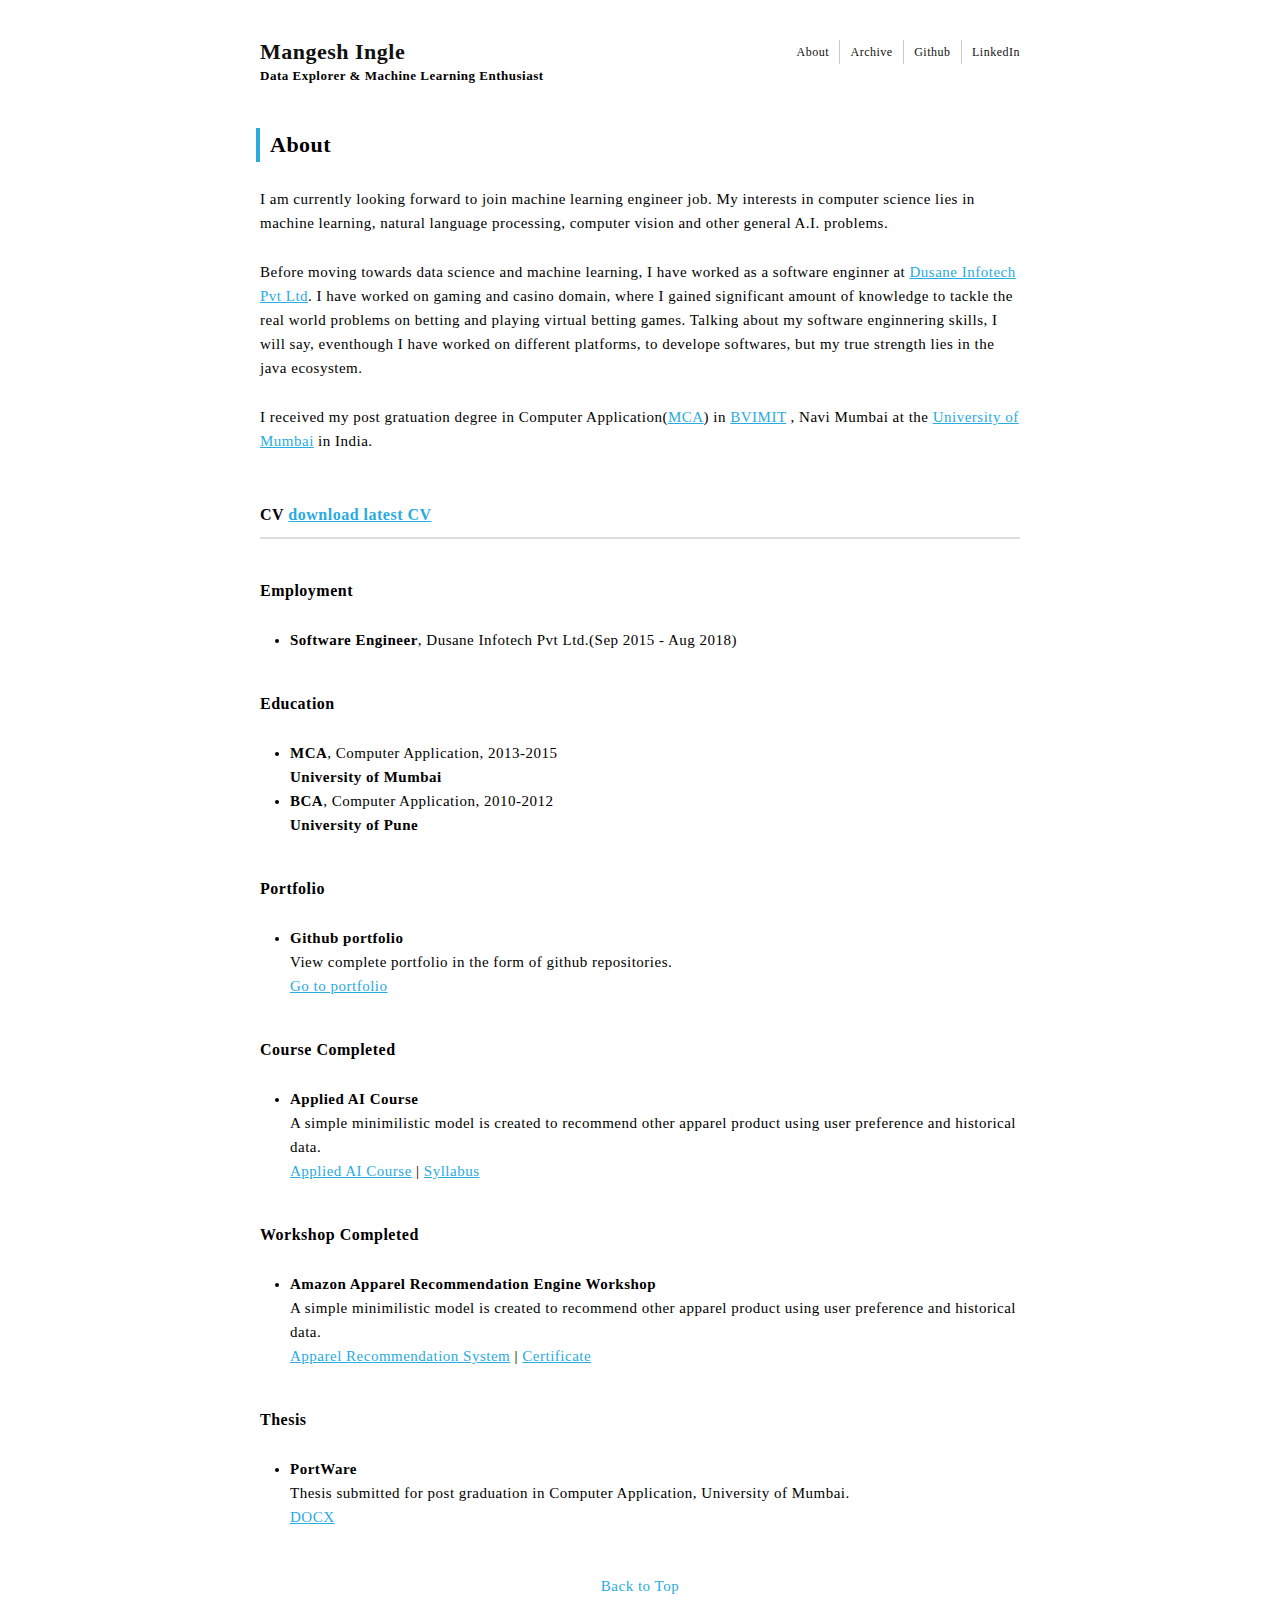
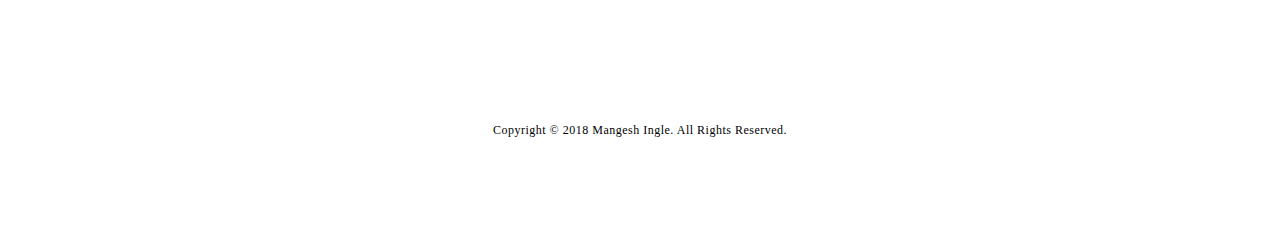
==== commit 4d0acaa4: "resume updated" ====
--- a/about/index.html
+++ b/about/index.html
@@ -64,7 +64,7 @@
             of Mumbai</a> in India.
         </p>
 
-        <h2 id="cv">CV</h2>
+        <h2 id="cv">CV <a href="../downloads/Mangesh_Ingle.pdf">download latest CV</a></h2>
         <h3 id="employment">Employment</h3>
         <ul>
           <li><strong>Software Engineer</strong>, Dusane Infotech Pvt Ltd.(Sep 2015 - Aug 2018)</li>
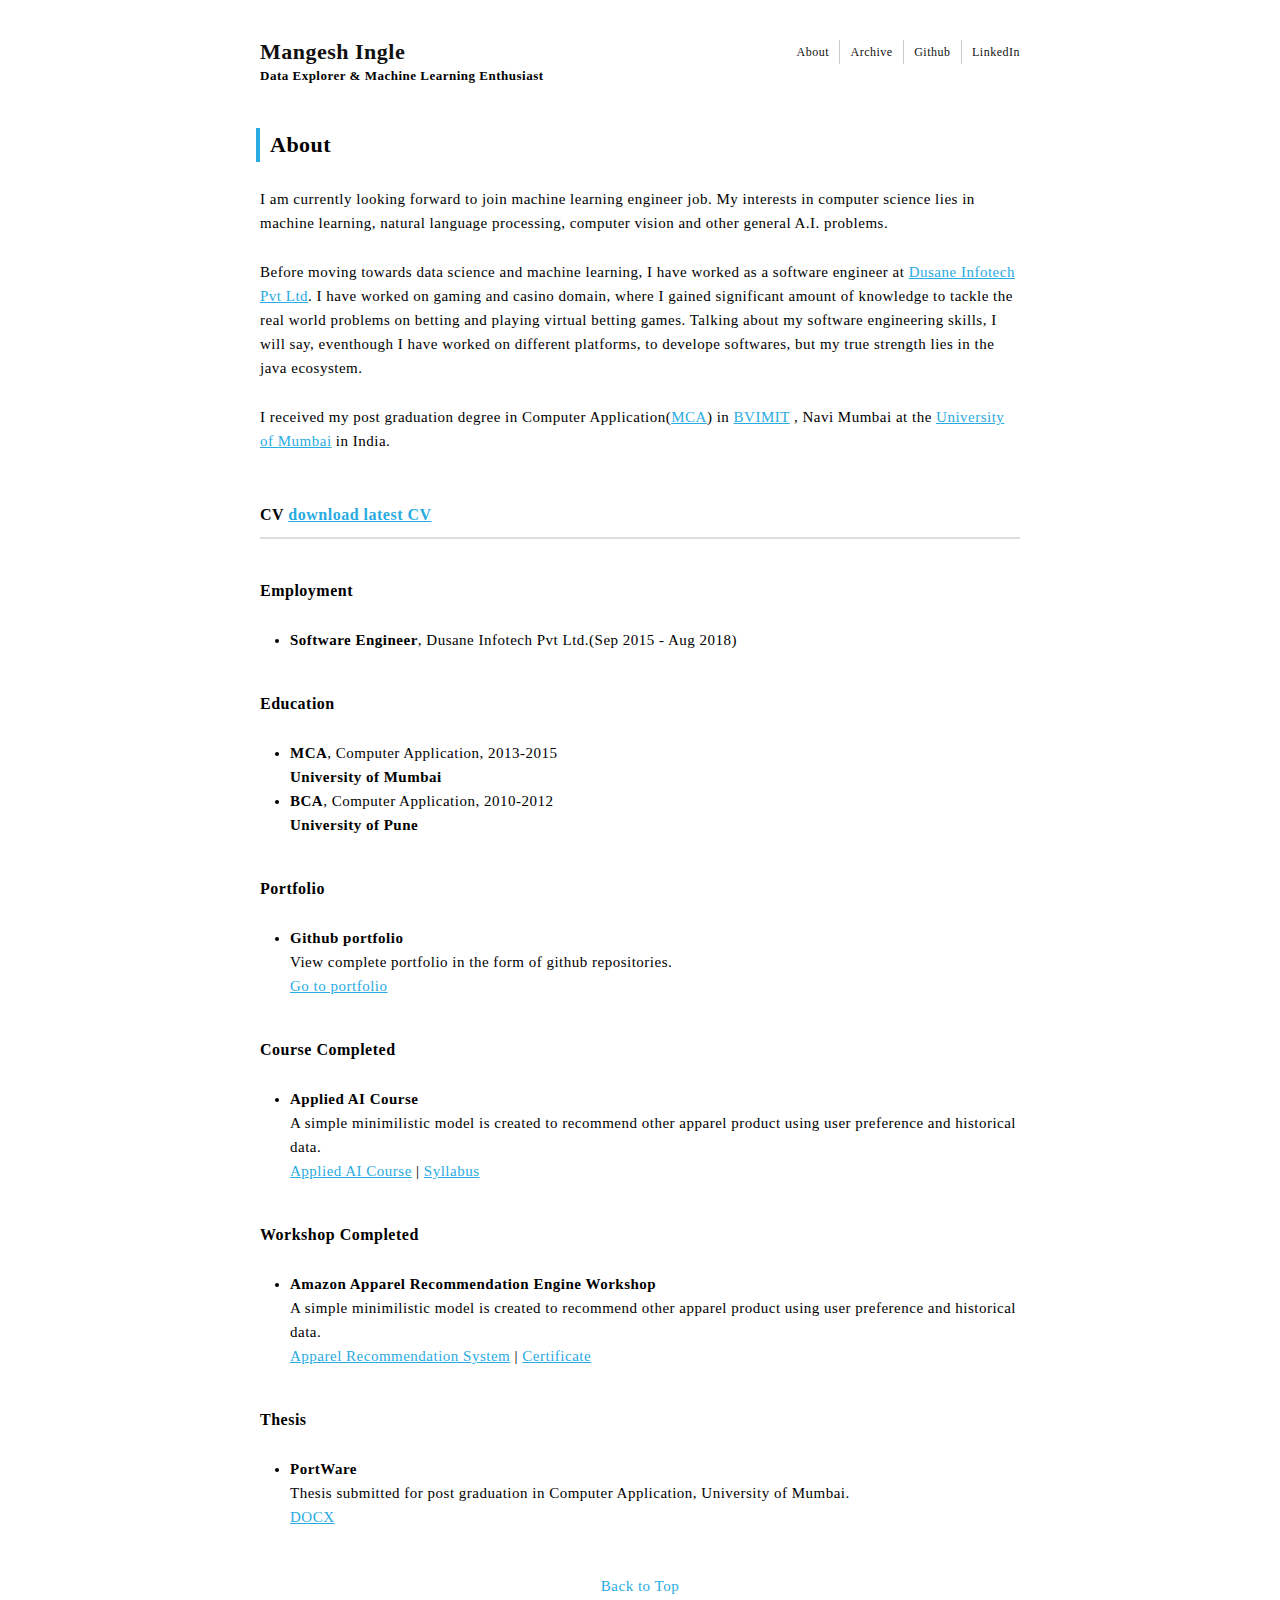
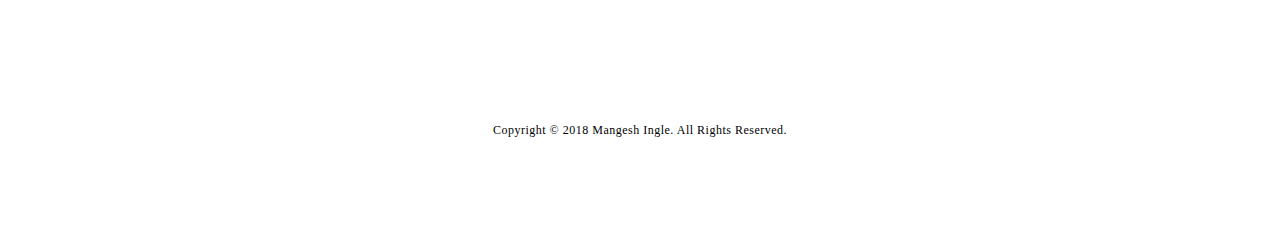
==== commit a2955c1b: "spelling correction and first blog..started" ====
--- a/about/index.html
+++ b/about/index.html
@@ -50,16 +50,16 @@
         </p>
 
         <p>
-          Before moving towards data science and machine learning, I have worked as a software enginner at <a href="http://www.dusaneinfotech.com/">Dusane
+          Before moving towards data science and machine learning, I have worked as a software engineer at <a href="http://www.dusaneinfotech.com/">Dusane
             Infotech Pvt Ltd</a>.
           I have worked on gaming and casino domain, where I gained significant amount of knowledge to tackle the real
           world problems on betting and playing virtual betting games.
-          Talking about my software enginnering skills, I will say, eventhough I have worked on different platforms, to
+          Talking about my software engineering skills, I will say, eventhough I have worked on different platforms, to
           develope softwares, but my true strength lies in the java ecosystem.
         </p>
 
         <p>
-          I received my post gratuation degree in Computer Application(<a href="https://en.wikipedia.org/wiki/Master_of_Science_in_Information_Technology">MCA</a>)
+          I received my post graduation degree in Computer Application(<a href="https://en.wikipedia.org/wiki/Master_of_Science_in_Information_Technology">MCA</a>)
           in <a href="http://bvimit.co.in/bvimit/">BVIMIT</a> , Navi Mumbai at the <a href="http://mu.ac.in/portal//">University
             of Mumbai</a> in India.
         </p>
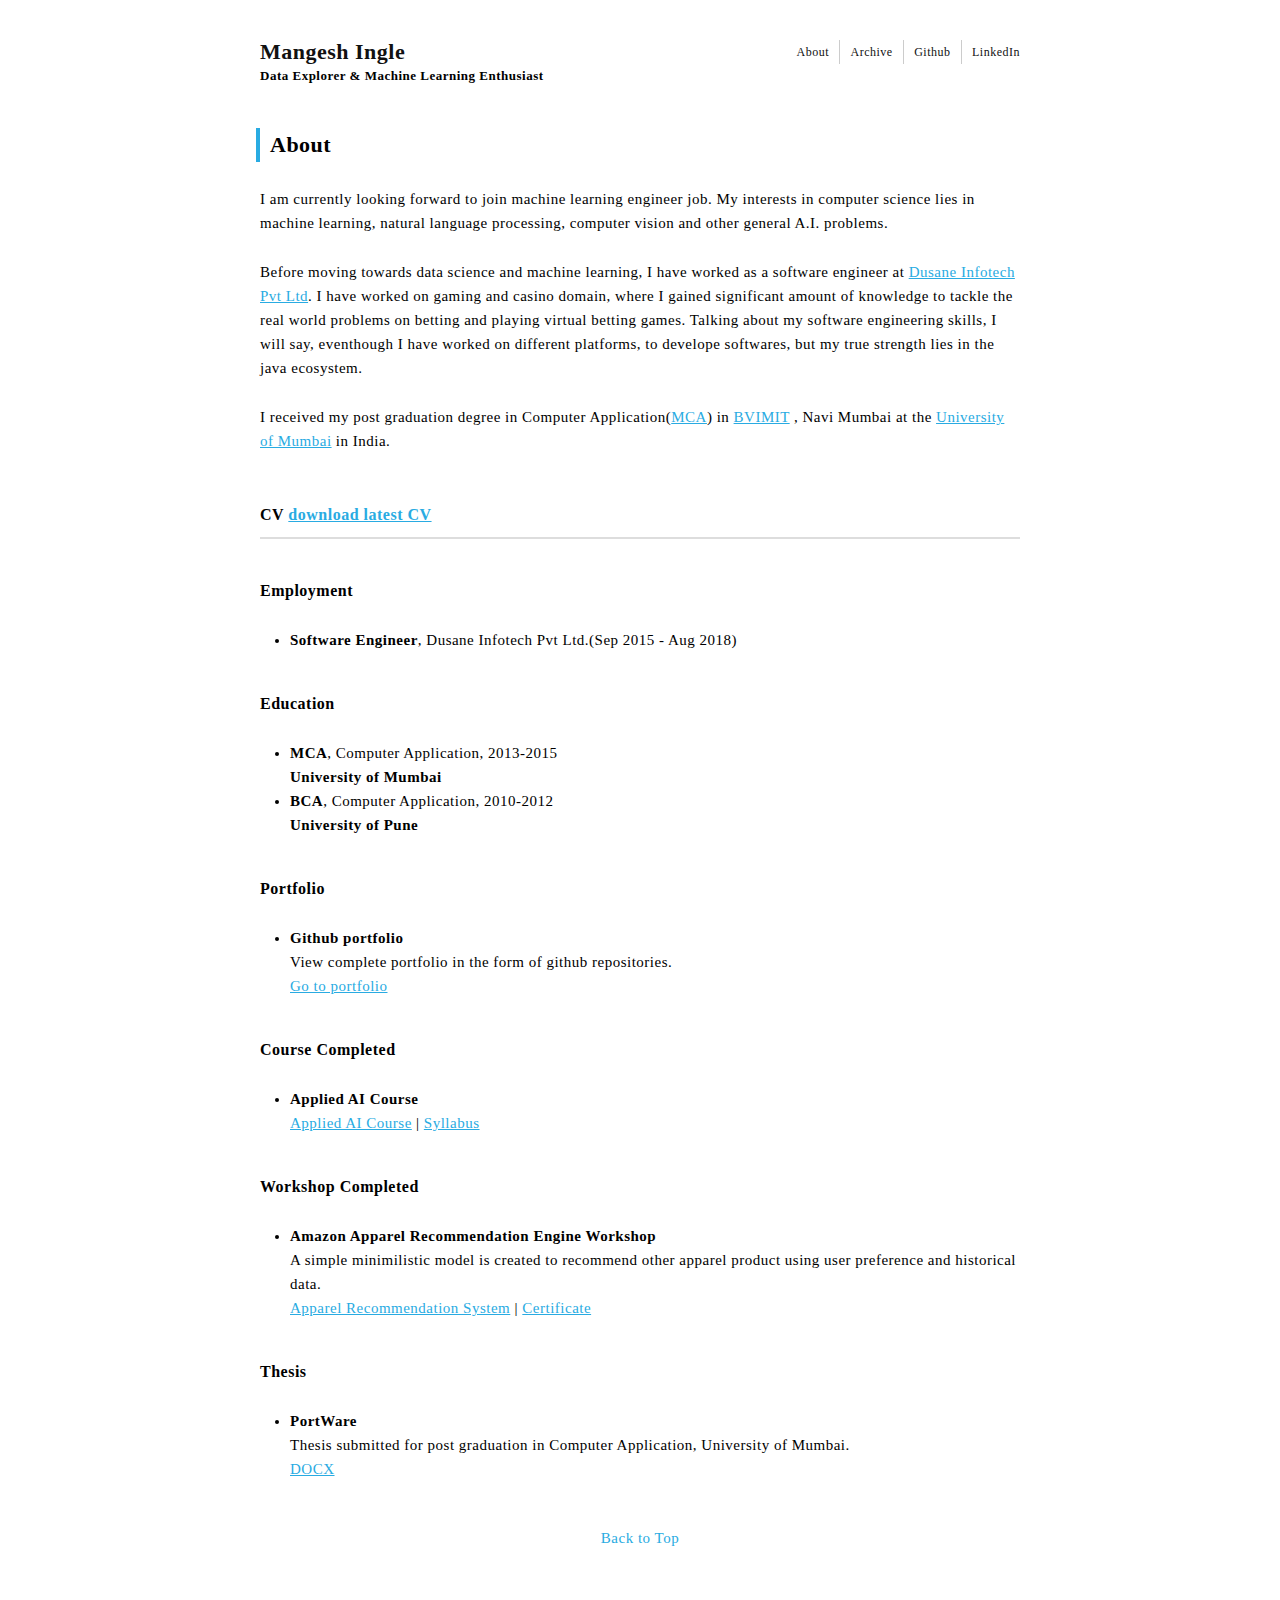
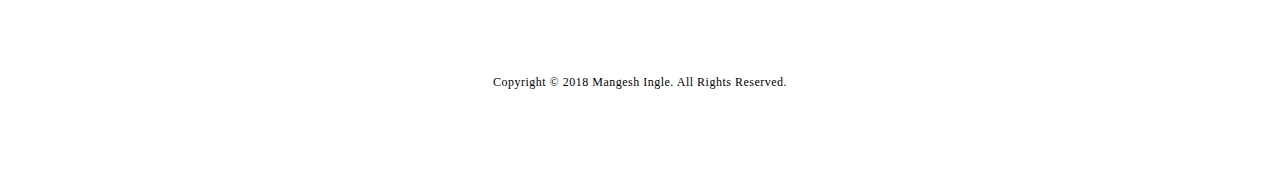
==== commit 099f1ad4: "cv updated" ====
--- a/about/index.html
+++ b/about/index.html
@@ -87,7 +87,6 @@
         <ul>
           <li>
             <p><strong>Applied AI Course</strong><br />
-              A simple minimilistic model is created to recommend other apparel product using user preference and historical data.<br />
               <a href="https://www.appliedaicourse.com/course/applied-ai-course-online/">Applied AI Course</a> |
               <a href="../downloads/AAIC_Syllabus.pdf" download>Syllabus</a>               
             </p>
